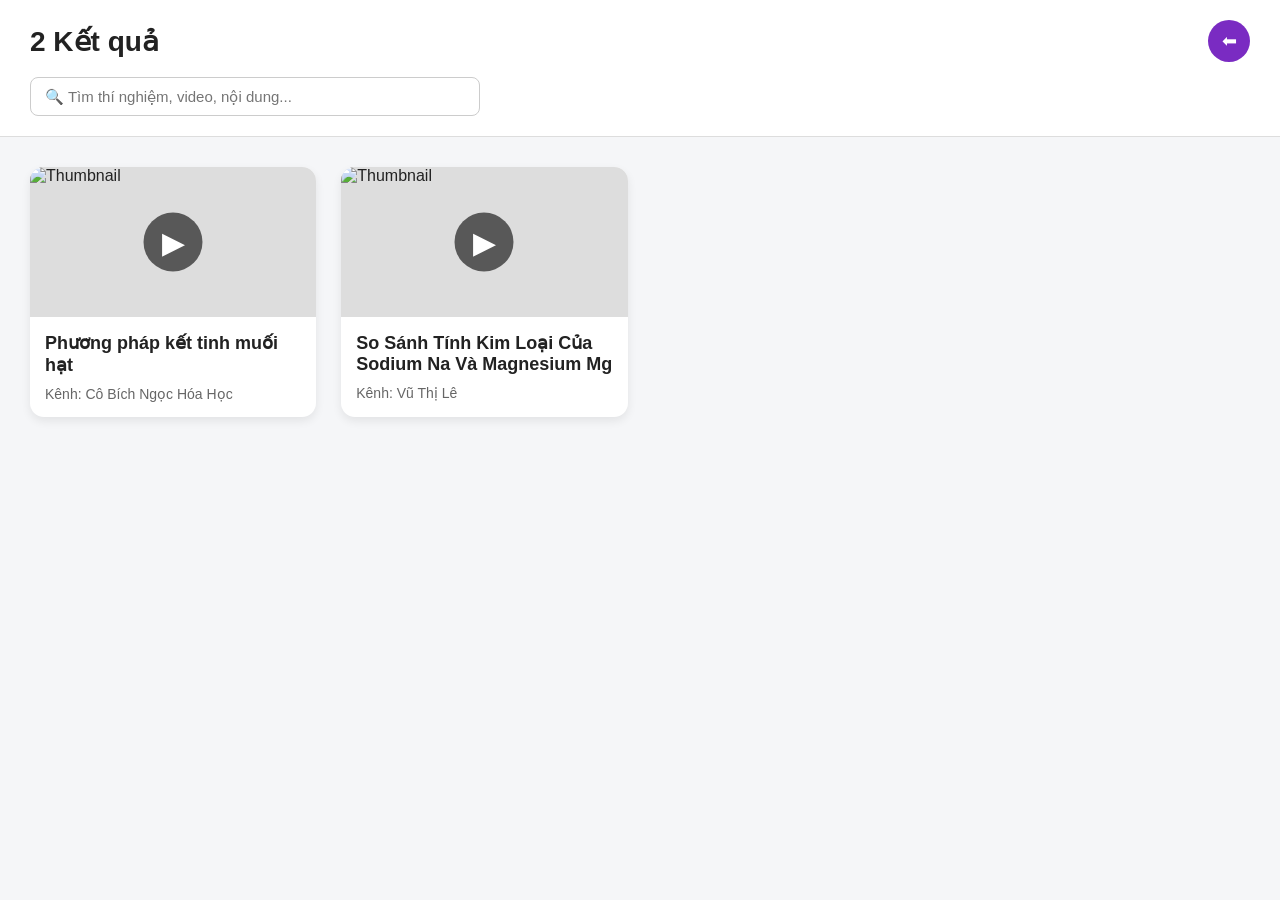
==== lop10.html @ 77faaba7 "Update lop10.html" ====
<!DOCTYPE html>
<html lang="vi">
<head>
    <meta charset="UTF-8">
    <title>Tổng hợp thí nghiệm Hóa 10</title>
    <meta name="viewport" content="width=device-width, initial-scale=1.0">

    <style>
        body { margin:0; font-family: "Segoe UI", Arial, sans-serif; background:#f5f6f8; color:#222; }
        /* ===== HEADER ===== */
        .top { padding:20px 30px; background:white; border-bottom:1px solid #ddd; }
        .top h1 { margin:0; font-size:28px; }
        .top-bar { display:flex; align-items:center; justify-content:space-between; }
        .back-btn { width:42px; height:42px; border-radius:50%; background:#7a2bc2; color:white; text-decoration:none; display:flex; align-items:center; justify-content:center; font-size:18px; transition:0.3s; }
        .back-btn:hover { background:#5a1e96; transform:scale(1.05); }
        .search-box { margin-top:15px; }
        .search-box input { width:100%; max-width:420px; padding:10px 14px; font-size:15px; border-radius:8px; border:1px solid #ccc; outline:none; }
        .search-box input:focus { border-color:#7a2bc2; }

        /* ===== GRID & CARD ===== */
        .container { padding:30px; }
        .grid { display:grid; grid-template-columns: repeat(auto-fill, minmax(260px, 1fr)); gap:25px; }
        .card { background:white; border-radius:14px; overflow:hidden; box-shadow:0 4px 10px rgba(0,0,0,0.08); transition:0.3s; }
        .card:hover { transform:translateY(-5px); }
        .thumb { position:relative; height:150px; background:#ddd; }
        .thumb img { width:100%; height:100%; object-fit:cover; }
        .play-btn { position:absolute; top:50%; left:50%; transform:translate(-50%, -50%); background:rgba(0,0,0,0.6); color:white; font-size:30px; padding:12px 18px; border-radius:50%; text-decoration:none; }
        .card-content { padding:15px; }
        .card-content h3 { margin:0 0 10px; font-size:18px; }
        .channel { color: #666; font-size: 14px; margin: 0; }
    </style>
</head>
<body>

    <div class="top">
        <div class="top-bar">
            <h1><span id="resultCount">0</span> Kết quả</h1>
            <a href="index.html" class="back-btn" title="Quay lại">⬅</a>
        </div>
        <div class="search-box">
            <input type="text" id="searchInput" placeholder="🔍 Tìm thí nghiệm, video, nội dung...">
        </div>
    </div>

    <div class="container">
        <p id="noResultMsg" style="display: none; text-align: center; color: #888; width: 100%;">Không tìm thấy video thí nghiệm nào phù hợp.</p>
        
        <div class="grid" id="videoGrid">
            <div class="card video-card">
                <div class="thumb">
                    <img src="https://img.youtube.com/vi/Wuo8SachZYE/hqdefault.jpg" alt="Thumbnail">
                    <a class="play-btn" href="https://www.youtube.com/watch?v=Wuo8SachZYE" target="_blank">▶</a>
                </div>
                <div class="card-content">
                    <h3>Phương pháp kết tinh muối hạt</h3>
                    <p class="channel">Kênh: Cô Bích Ngọc Hóa Học</p>
                </div>
            </div>

            <div class="card video-card">
                <div class="thumb">
                    <img src="https://img.youtube.com/vi/yvqW3pa8-Jw/hqdefault.jpg" alt="Thumbnail">
                    <a class="play-btn" href="https://www.youtube.com/watch?v=yvqW3pa8-Jw" target="_blank">▶</a>
                </div>
                <div class="card-content">
                    <h3>So Sánh Tính Kim Loại Của Sodium Na Và Magnesium Mg</h3>
                    <p class="channel">Kênh: Vũ Thị Lê</p>
                </div>
            </div>
            
            </div>
    </div>

    <script>
        document.addEventListener("DOMContentLoaded", function () {
            const videos = document.querySelectorAll(".video-card");
            const searchInput = document.getElementById("searchInput");
            const resultCount = document.getElementById("resultCount");
            const noResultMsg = document.getElementById("noResultMsg");

            // Hàm bỏ dấu tiếng Việt để tìm kiếm dễ dàng hơn
            function removeVietnameseTones(str) {
                return str
                    .normalize("NFD")
                    .replace(/[\u0300-\u036f]/g, "")
                    .replace(/đ/g, "d")
                    .replace(/Đ/g, "D")
                    .toLowerCase();
            }

            // Hàm cập nhật số lượng kết quả
            function updateCount() {
                const visibleVideos = Array.from(videos).filter(v => v.style.display !== "none");
                resultCount.textContent = visibleVideos.length;
                
                // Hiển thị thông báo nếu không có kết quả nào
                if (visibleVideos.length === 0) {
                    noResultMsg.style.display = "block";
                } else {
                    noResultMsg.style.display = "none";
                }
            }

            updateCount(); // Đếm số lượng video ngay khi tải trang

            // Lắng nghe sự kiện người dùng gõ phím
            searchInput.addEventListener("input", function () {
                const keyword = removeVietnameseTones(this.value.trim());

                videos.forEach(card => {
                    // Lấy toàn bộ text trong thẻ (bao gồm tiêu đề và tên kênh)
                    const text = removeVietnameseTones(card.innerText);

                    // Nếu text chứa từ khóa -> hiện thẻ, ngược lại -> ẩn
                    if (text.includes(keyword)) {
                        card.style.display = "block";
                    } else {
                        card.style.display = "none";
                    }
                });

                updateCount(); // Cập nhật lại số lượng sau khi lọc
            });
        });
    </script>
</body>
</html>
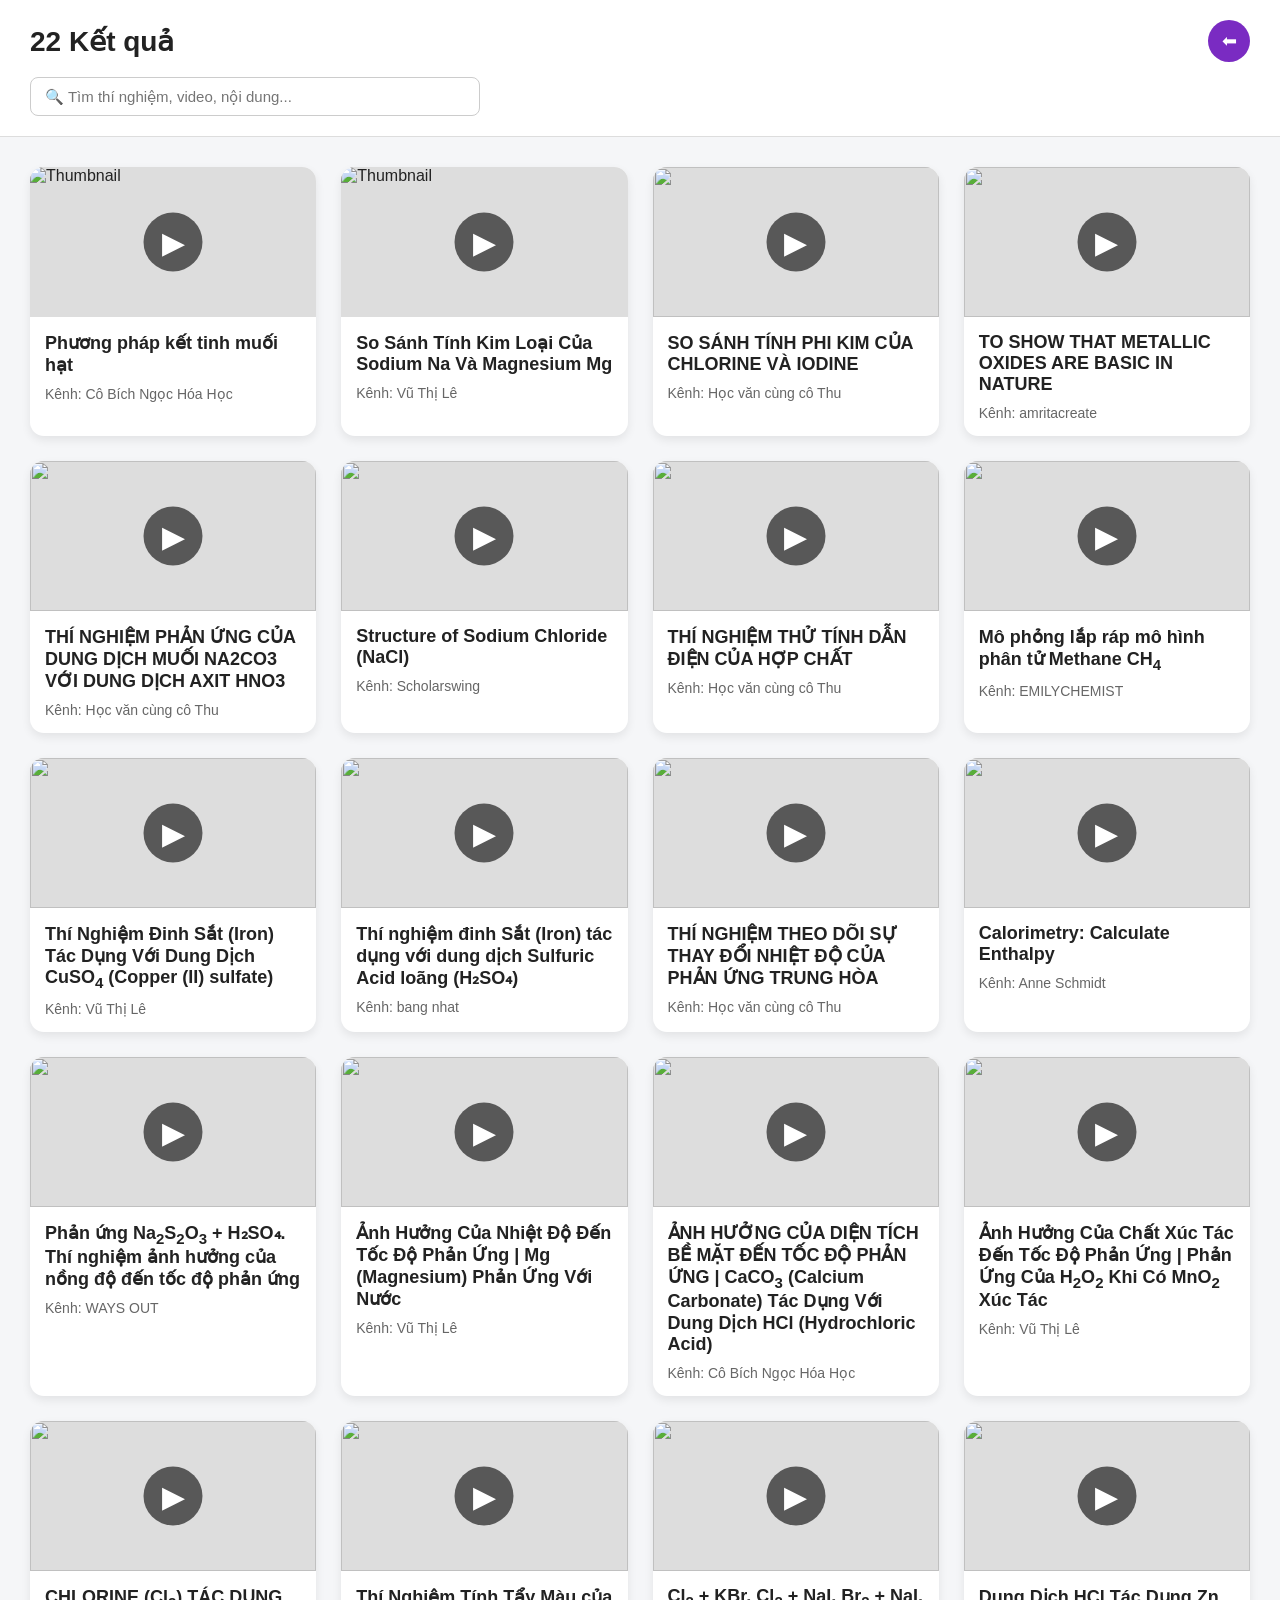
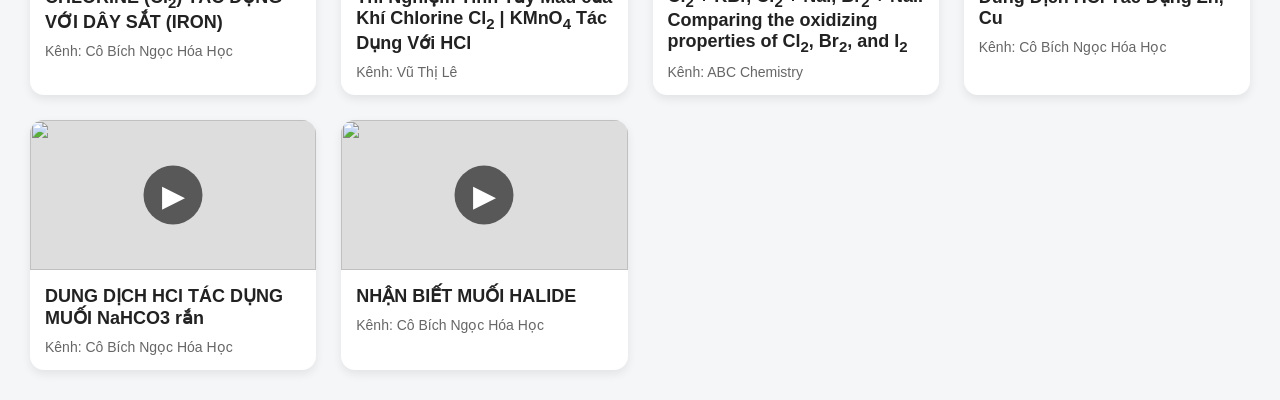
==== commit f4f7da2e: "Update lop10.html" ====
--- a/lop10.html
+++ b/lop10.html
@@ -67,7 +67,246 @@
                     <p class="channel">Kênh: Vũ Thị Lê</p>
                 </div>
             </div>
-            
+            <div class="card video-card">
+    <div class="thumb">
+        <img src="https://img.youtube.com/vi/IsoLGZXwV9A/hqdefault.jpg">
+        <a class="play-btn"
+           href="https://www.youtube.com/watch?v=IsoLGZXwV9A"
+           target="_blank">▶</a>
+    </div>
+    <div class="card-content">
+        <h3>SO SÁNH TÍNH PHI KIM CỦA CHLORINE VÀ IODINE</h3>
+		<p class="channel">Kênh: Học văn cùng cô Thu </p>
+	</div>
+	</div>
+	<div class="card video-card">
+    <div class="thumb">
+        <img src="https://img.youtube.com/vi/qJH3nfVLypU/hqdefault.jpg">
+        <a class="play-btn"
+           href="https://www.youtube.com/watch?v=qJH3nfVLypU"
+           target="_blank">▶</a>
+    </div>
+    <div class="card-content">
+        <h3>TO SHOW THAT METALLIC OXIDES ARE BASIC IN NATURE</h3>
+		<p class="channel">Kênh: amritacreate</p>
+	</div>
+	</div>
+	<div class="card video-card">
+    <div class="thumb">
+        <img src="https://img.youtube.com/vi/P7bI_ZoN9Kw/hqdefault.jpg">
+        <a class="play-btn"
+           href="https://www.youtube.com/watch?v=P7bI_ZoN9Kw"
+           target="_blank">▶</a>
+    </div>
+    <div class="card-content">
+        <h3>THÍ NGHIỆM PHẢN ỨNG CỦA DUNG DỊCH MUỐI NA2CO3 VỚI DUNG DỊCH AXIT HNO3</h3>
+		<p class="channel">Kênh: Học văn cùng cô Thu</p>
+	</div>
+	</div>		
+	<div class="card video-card">
+    <div class="thumb">
+        <img src="https://img.youtube.com/vi/v8g3CK5kke0/hqdefault.jpg">
+        <a class="play-btn"
+           href="https://www.youtube.com/watch?v=v8g3CK5kke0"
+           target="_blank">▶</a>
+    </div>
+    <div class="card-content">
+        <h3>Structure of Sodium Chloride (NaCl)</h3>
+		<p class="channel">Kênh: Scholarswing</p>
+	</div>
+	</div>
+		<div class="card video-card">
+    <div class="thumb">
+        <img src="https://img.youtube.com/vi/cRMZ0HH6R0Q/hqdefault.jpg">
+        <a class="play-btn"
+           href="https://www.youtube.com/watch?v=cRMZ0HH6R0Q"
+           target="_blank">▶</a>
+    </div>
+    <div class="card-content">
+        <h3>THÍ NGHIỆM THỬ TÍNH DẪN ĐIỆN CỦA HỢP CHẤT</h3>
+		<p class="channel">Kênh: Học văn cùng cô Thu</p>
+	</div>
+	</div>
+	<div class="card video-card">
+    <div class="thumb">
+        <img src="https://img.youtube.com/vi/mJqObq4xIDs/hqdefault.jpg">
+        <a class="play-btn"
+           href="https://www.youtube.com/watch?v=mJqObq4xIDs"
+           target="_blank">▶</a>
+    </div>
+    <div class="card-content">
+        <h3>Mô phỏng lắp ráp mô hình phân tử Methane CH<sub>4</sub></h3>
+		<p class="channel">Kênh: EMILYCHEMIST</p>
+	</div>
+	</div>
+		<div class="card video-card">
+    <div class="thumb">
+        <img src="https://img.youtube.com/vi/bV9ntYqngfg/hqdefault.jpg">
+        <a class="play-btn"
+           href="https://www.youtube.com/watch?v=bV9ntYqngfg"
+           target="_blank">▶</a>
+    </div>
+    <div class="card-content">
+        <h3>Thí Nghiệm Đinh Sắt (Iron) Tác Dụng Với Dung Dịch CuSO<sub>4</sub> (Copper (II) sulfate)</h3>
+		<p class="channel">Kênh: Vũ Thị Lê</p>
+	</div>
+	</div>
+			<div class="card video-card">
+    <div class="thumb">
+        <img src="https://img.youtube.com/vi/RYhLr6ZD3lg/hqdefault.jpg">
+        <a class="play-btn"
+           href="https://www.youtube.com/watch?v=RYhLr6ZD3lg"
+           target="_blank">▶</a>
+    </div>
+    <div class="card-content">
+        <h3>Thí nghiệm đinh Sắt (Iron) tác dụng với dung dịch Sulfuric Acid loãng (H₂SO₄) </h3>
+		<p class="channel">Kênh: bang nhat</p>
+	</div>
+	</div>
+			<div class="card video-card">
+    <div class="thumb">
+        <img src="https://img.youtube.com/vi/a21Bby96Vgc/hqdefault.jpg">
+        <a class="play-btn"
+           href="https://www.youtube.com/watch?v=a21Bby96Vgc"
+           target="_blank">▶</a>
+    </div>
+    <div class="card-content">
+        <h3>THÍ NGHIỆM THEO DÕI SỰ THAY ĐỔI NHIỆT ĐỘ CỦA PHẢN ỨNG TRUNG HÒA</h3>
+		<p class="channel">Kênh: Học văn cùng cô Thu</p>
+	</div>
+	</div>
+	<div class="card video-card">
+    <div class="thumb">
+        <img src="https://img.youtube.com/vi/EWb5q8Bl39A/hqdefault.jpg">
+        <a class="play-btn"
+           href="https://www.youtube.com/watch?v=EWb5q8Bl39A"
+           target="_blank">▶</a>
+    </div>
+    <div class="card-content">
+        <h3> Calorimetry: Calculate Enthalpy</h3>
+		<p class="channel">Kênh: Anne Schmidt</p>
+	</div>
+	</div>
+	<div class="card video-card">
+    <div class="thumb">
+        <img src="https://img.youtube.com/vi/lQpC_z11_4Y/hqdefault.jpg">
+        <a class="play-btn"
+           href="https://www.youtube.com/watch?v=lQpC_z11_4Y"
+           target="_blank">▶</a>
+    </div>
+    <div class="card-content">
+        <h3> Phản ứng Na<sub>2</sub>S<sub>2</sub>O<sub>3</sub> + H₂SO₄. Thí nghiệm ảnh hưởng của nồng độ đến tốc độ phản ứng</h3>
+		<p class="channel">Kênh: WAYS OUT</p>
+	</div>
+	</div>
+		<div class="card video-card">
+    <div class="thumb">
+        <img src="https://img.youtube.com/vi/SITu7XjGkAE/hqdefault.jpg">
+        <a class="play-btn"
+           href="https://www.youtube.com/watch?v=SITu7XjGkAE"
+           target="_blank">▶</a>
+    </div>
+    <div class="card-content">
+        <h3> Ảnh Hưởng Của Nhiệt Độ Đến Tốc Độ Phản Ứng | Mg (Magnesium) Phản Ứng Với Nước</h3>
+		<p class="channel">Kênh: Vũ Thị Lê</p>
+	</div>
+	</div>
+		<div class="card video-card">
+    <div class="thumb">
+        <img src="https://img.youtube.com/vi/hf9eyJgqilA/hqdefault.jpg">
+        <a class="play-btn"
+           href="https://www.youtube.com/watch?v=hf9eyJgqilA"
+           target="_blank">▶</a>
+    </div>
+    <div class="card-content">
+        <h3> ẢNH HƯỞNG CỦA DIỆN TÍCH BỀ MẶT ĐẾN TỐC ĐỘ PHẢN ỨNG | CaCO<sub>3</sub> (Calcium Carbonate) Tác Dụng Với Dung Dịch HCl (Hydrochloric Acid)</h3>
+		<p class="channel">Kênh: Cô Bích Ngọc Hóa Học </p>
+	</div>
+	</div>
+		<div class="card video-card">
+    <div class="thumb">
+        <img src="https://img.youtube.com/vi/LJXTOaeljeI/hqdefault.jpg">
+        <a class="play-btn"
+           href="https://www.youtube.com/watch?v=LJXTOaeljeI"
+           target="_blank">▶</a>
+    </div>
+    <div class="card-content">
+        <h3> Ảnh Hưởng Của Chất Xúc Tác Đến Tốc Độ Phản Ứng | Phản Ứng Của H<sub>2</sub>O<sub>2</sub> Khi Có MnO<sub>2</sub> Xúc Tác</h3>
+		<p class="channel">Kênh: Vũ Thị Lê </p>
+	</div>
+	</div>
+		<div class="card video-card">
+    <div class="thumb">
+        <img src="https://img.youtube.com/vi/3xV_mYC5oFQ/hqdefault.jpg">
+        <a class="play-btn"
+           href="https://www.youtube.com/watch?v=3xV_mYC5oFQ"
+           target="_blank">▶</a>
+    </div>
+    <div class="card-content">
+        <h3>CHLORINE (Cl<sub>2</sub>) TÁC DỤNG VỚI DÂY SẮT (IRON)</h3>
+		<p class="channel">Kênh: Cô Bích Ngọc Hóa Học </p>
+	</div>
+	</div>
+	<div class="card video-card">
+    <div class="thumb">
+        <img src="https://img.youtube.com/vi/qpL4KsnbAQ4/hqdefault.jpg">
+        <a class="play-btn"
+           href="https://www.youtube.com/watch?v=qpL4KsnbAQ4"
+           target="_blank">▶</a>
+    </div>
+    <div class="card-content">
+        <h3>Thí Nghiệm Tính Tẩy Màu của Khí Chlorine Cl<sub>2</sub> | KMnO<sub>4</sub> Tác Dụng Với HCl</h3>
+		<p class="channel">Kênh: Vũ Thị Lê </p>
+	</div>
+	</div>
+	<div class="card video-card">
+    <div class="thumb">
+        <img src="https://img.youtube.com/vi/kksVWwZ3Y14/hqdefault.jpg">
+        <a class="play-btn"
+           href="https://www.youtube.com/watch?v=kksVWwZ3Y14"
+           target="_blank">▶</a>
+    </div>
+    <div class="card-content">
+        <h3>Cl<sub>2</sub> + KBr, Cl<sub>2</sub> + NaI, Br<sub>2</sub> + NaI. Comparing the oxidizing properties of Cl<sub>2</sub>, Br<sub>2</sub>, and I<sub>2</sub></h3>
+		<p class="channel">Kênh: ABC Chemistry </p>
+	</div>
+	</div>
+		<div class="card video-card">
+    <div class="thumb">
+        <img src="https://img.youtube.com/vi/_XENzHwsaww/hqdefault.jpg">
+        <a class="play-btn"
+           href="https://www.youtube.com/watch?v=_XENzHwsaww"
+           target="_blank">▶</a>
+    </div>
+    <div class="card-content">
+        <h3>Dung Dịch HCl Tác Dụng Zn, Cu</h3>
+		<p class="channel">Kênh: Cô Bích Ngọc Hóa Học </p>
+	</div>
+	</div>
+			<div class="card video-card">
+    <div class="thumb">
+        <img src="https://img.youtube.com/vi/XYXcd3UMNIU/hqdefault.jpg">
+        <a class="play-btn"
+           href="https://www.youtube.com/watch?v=XYXcd3UMNIU"
+           target="_blank">▶</a>
+    </div>
+    <div class="card-content">
+        <h3>DUNG DỊCH HCl TÁC DỤNG MUỐI NaHCO3 rắn</h3>
+		<p class="channel">Kênh: Cô Bích Ngọc Hóa Học </p>
+	</div>
+	</div>
+				<div class="card video-card">
+    <div class="thumb">
+        <img src="https://img.youtube.com/vi/GDuG2OaW0oM/hqdefault.jpg">
+        <a class="play-btn"
+           href="https://www.youtube.com/watch?v=GDuG2OaW0oM"
+           target="_blank">▶</a>
+    </div>
+    <div class="card-content">
+        <h3>NHẬN BIẾT MUỐI HALIDE</h3>
+		<p class="channel">Kênh: Cô Bích Ngọc Hóa Học </p>
+	</div>
+	</div>
             </div>
     </div>
 
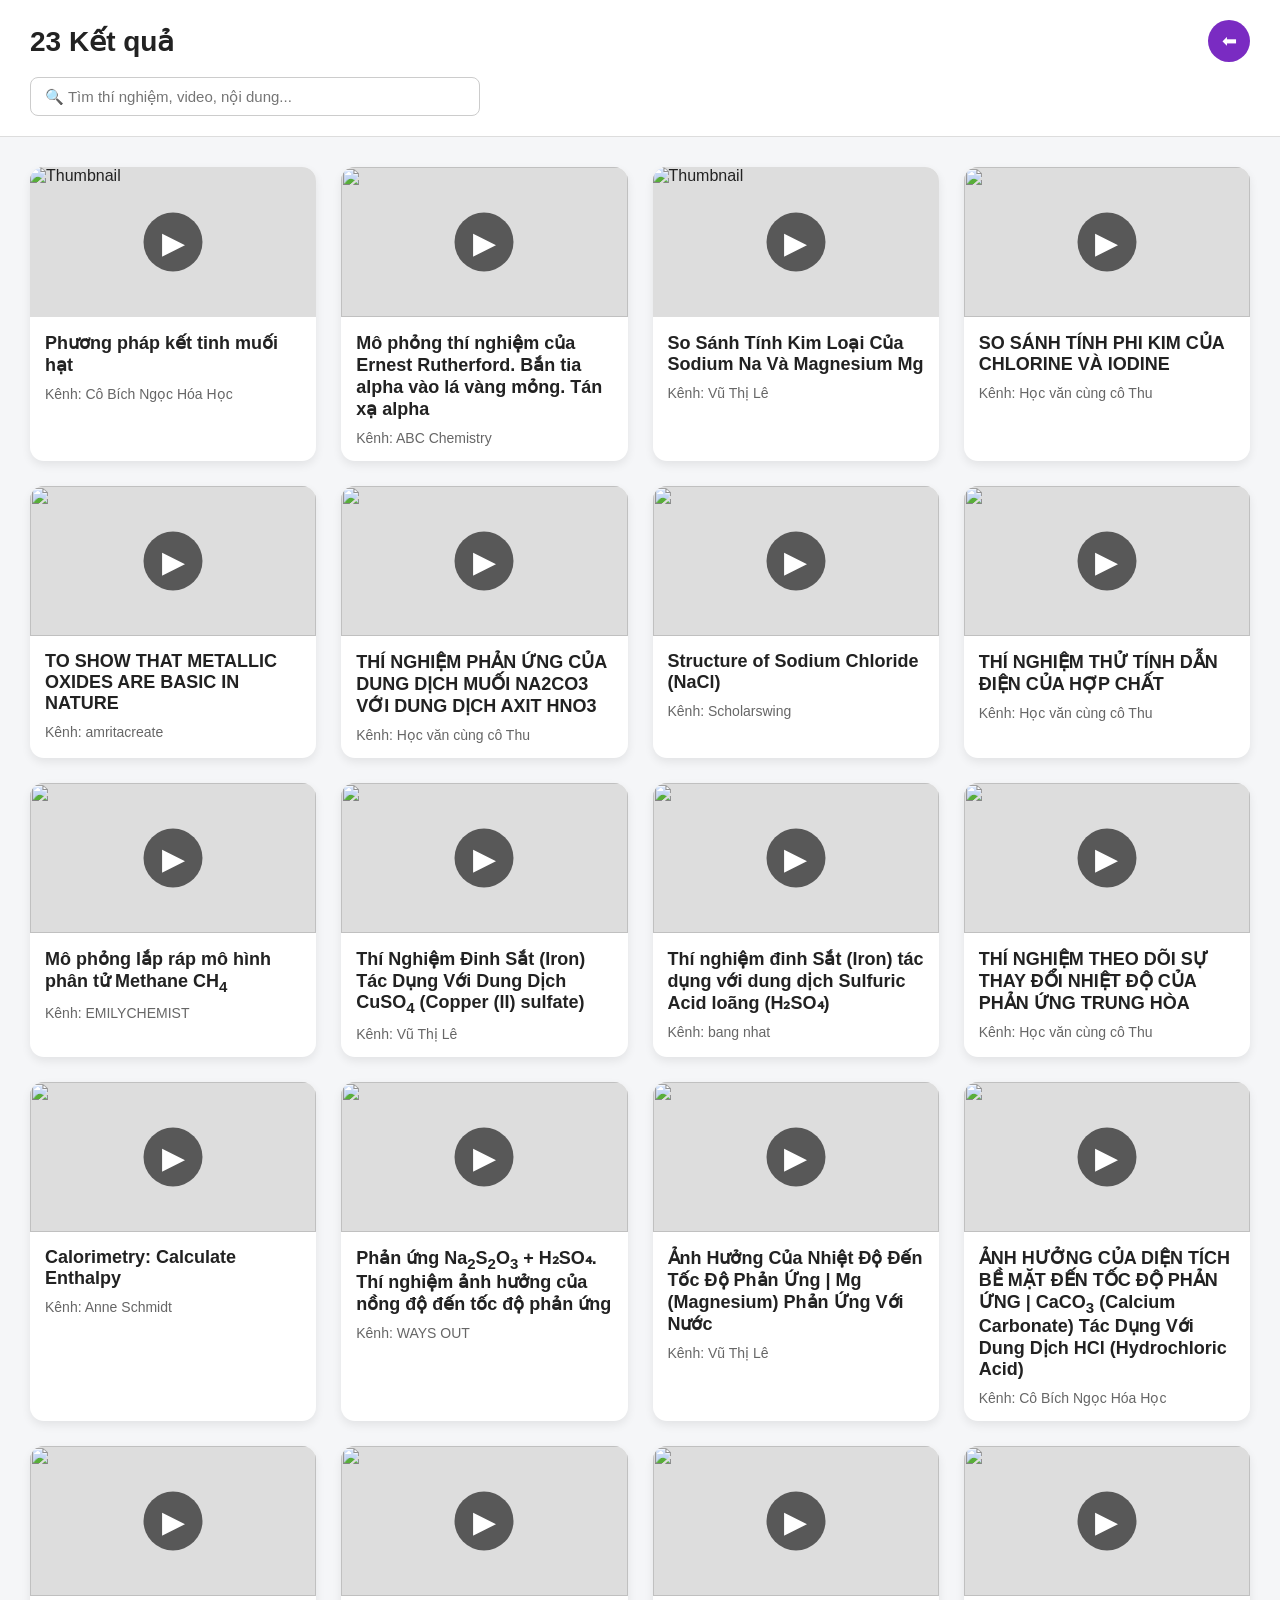
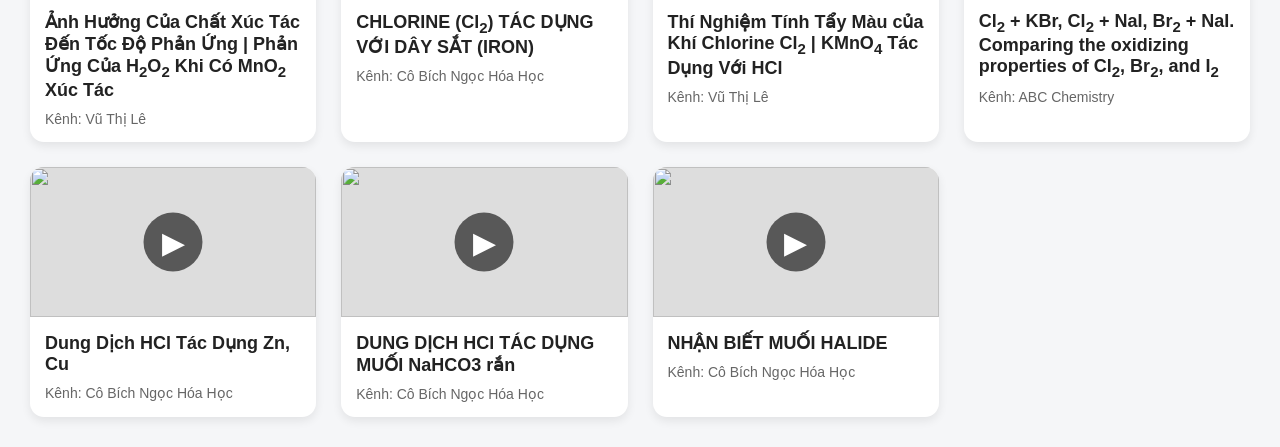
==== commit 6b8d3f94: "Update lop10.html" ====
--- a/lop10.html
+++ b/lop10.html
@@ -56,7 +56,18 @@
                     <p class="channel">Kênh: Cô Bích Ngọc Hóa Học</p>
                 </div>
             </div>
-
+<div class="card video-card">
+    <div class="thumb">
+        <img src="https://img.youtube.com/vi/JSt808aOVRM/hqdefault.jpg">
+        <a class="play-btn"
+           href="https://www.youtube.com/watch?v=JSt808aOVRM"
+           target="_blank">▶</a>
+    </div>
+    <div class="card-content">
+        <h3>Mô phỏng thí nghiệm của Ernest Rutherford. Bắn tia alpha vào lá vàng mỏng. Tán xạ alpha</h3>
+		<p class="channel">Kênh: ABC Chemistry </p>
+	</div>
+	</div>
             <div class="card video-card">
                 <div class="thumb">
                     <img src="https://img.youtube.com/vi/yvqW3pa8-Jw/hqdefault.jpg" alt="Thumbnail">
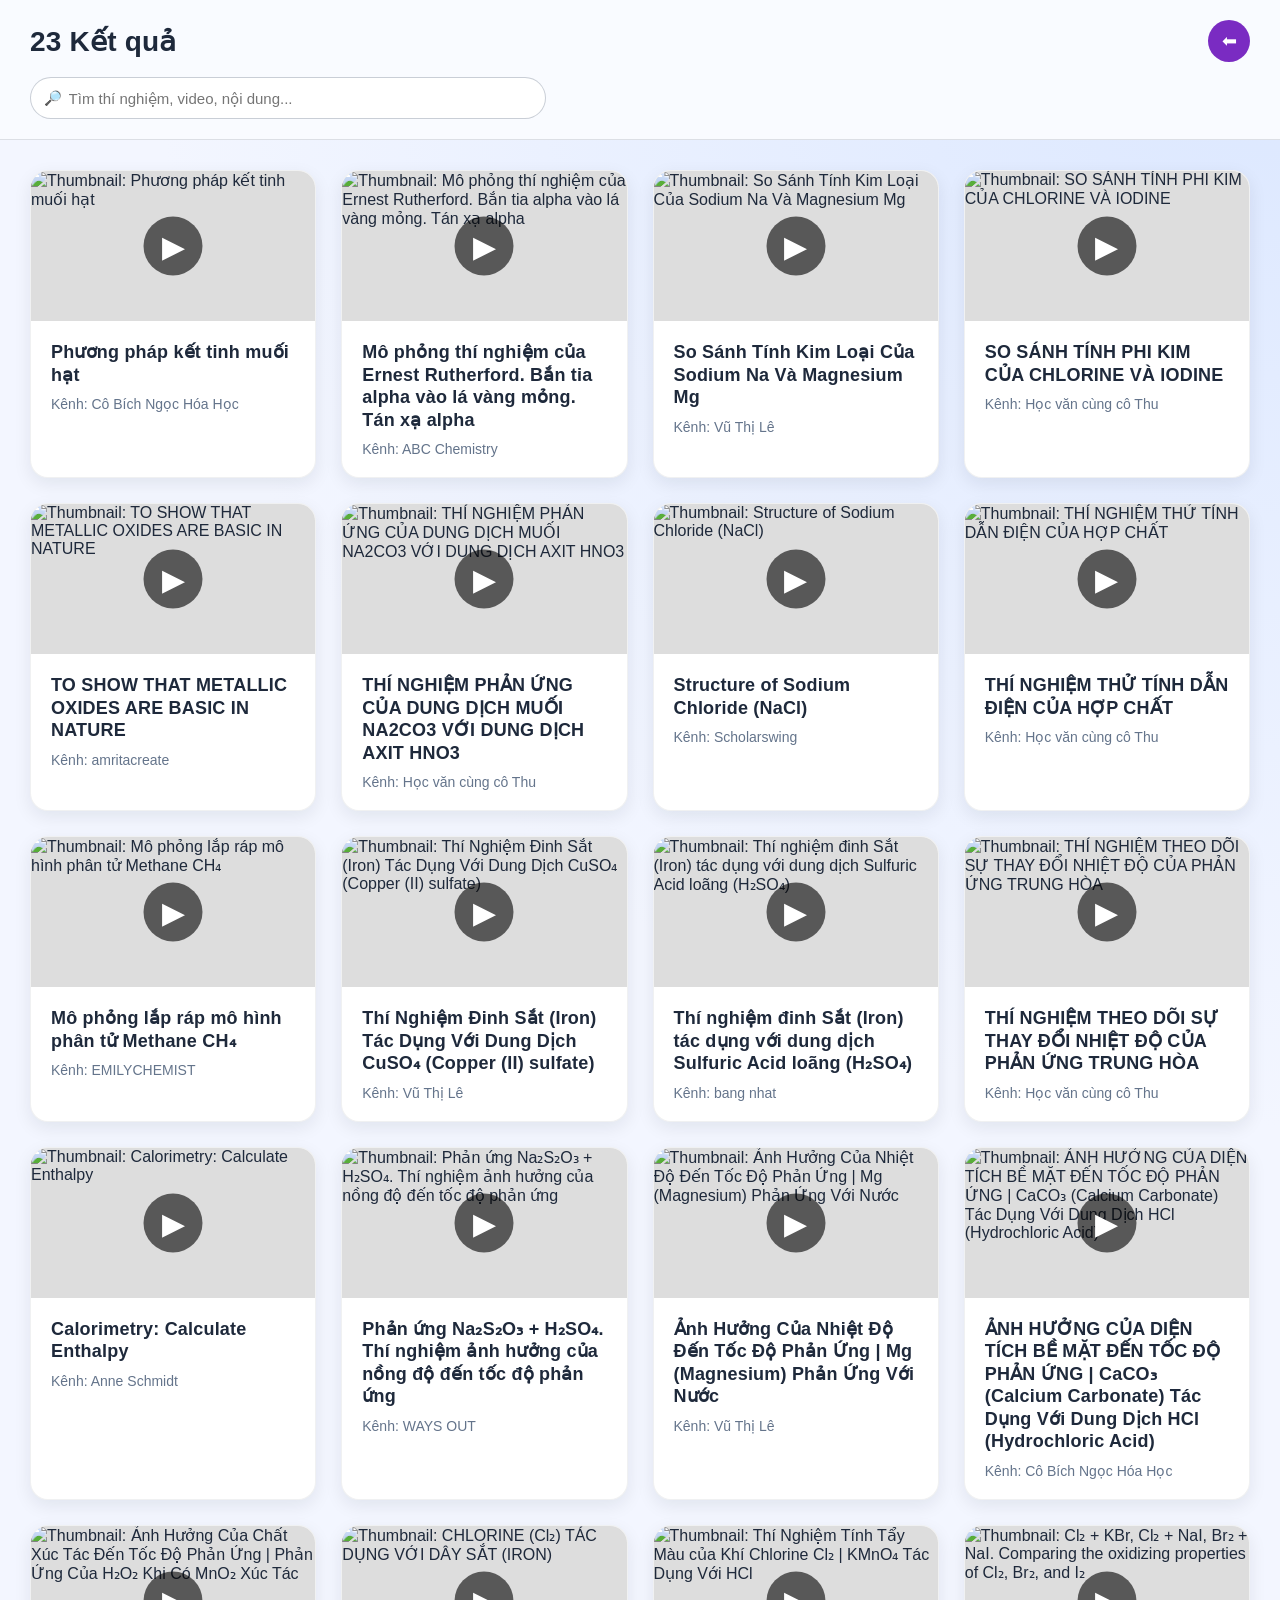
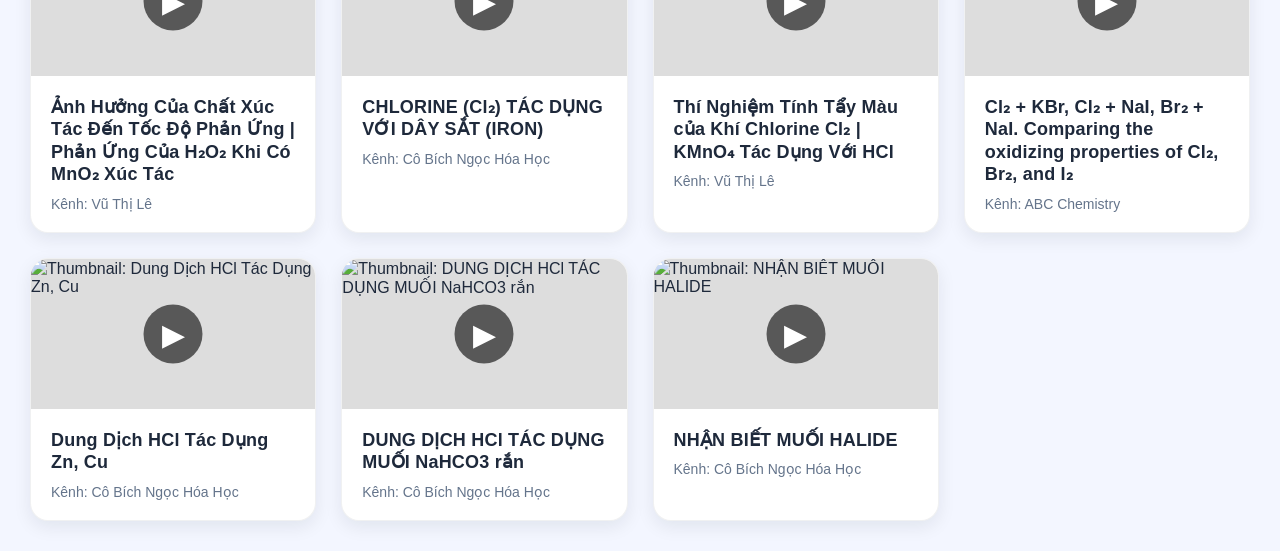
==== commit eb189284: "feat(migration): move lop10 to experiment repository" ====
--- a/lop10.html
+++ b/lop10.html
@@ -29,6 +29,7 @@
         .card-content h3 { margin:0 0 10px; font-size:18px; }
         .channel { color: #666; font-size: 14px; margin: 0; }
     </style>
+    <link rel="stylesheet" href="ui-system.css">
 </head>
 <body>
 
@@ -45,333 +46,165 @@
     <div class="container">
         <p id="noResultMsg" style="display: none; text-align: center; color: #888; width: 100%;">Không tìm thấy video thí nghiệm nào phù hợp.</p>
         
-        <div class="grid" id="videoGrid">
-            <div class="card video-card">
-                <div class="thumb">
-                    <img src="https://img.youtube.com/vi/Wuo8SachZYE/hqdefault.jpg" alt="Thumbnail">
-                    <a class="play-btn" href="https://www.youtube.com/watch?v=Wuo8SachZYE" target="_blank">▶</a>
-                </div>
-                <div class="card-content">
-                    <h3>Phương pháp kết tinh muối hạt</h3>
-                    <p class="channel">Kênh: Cô Bích Ngọc Hóa Học</p>
-                </div>
+        <div class="grid" id="videoGrid">
             </div>
-<div class="card video-card">
-    <div class="thumb">
-        <img src="https://img.youtube.com/vi/JSt808aOVRM/hqdefault.jpg">
-        <a class="play-btn"
-           href="https://www.youtube.com/watch?v=JSt808aOVRM"
-           target="_blank">▶</a>
-    </div>
-    <div class="card-content">
-        <h3>Mô phỏng thí nghiệm của Ernest Rutherford. Bắn tia alpha vào lá vàng mỏng. Tán xạ alpha</h3>
-		<p class="channel">Kênh: ABC Chemistry </p>
-	</div>
-	</div>
-            <div class="card video-card">
-                <div class="thumb">
-                    <img src="https://img.youtube.com/vi/yvqW3pa8-Jw/hqdefault.jpg" alt="Thumbnail">
-                    <a class="play-btn" href="https://www.youtube.com/watch?v=yvqW3pa8-Jw" target="_blank">▶</a>
-                </div>
-                <div class="card-content">
-                    <h3>So Sánh Tính Kim Loại Của Sodium Na Và Magnesium Mg</h3>
-                    <p class="channel">Kênh: Vũ Thị Lê</p>
-                </div>
-            </div>
-            <div class="card video-card">
-    <div class="thumb">
-        <img src="https://img.youtube.com/vi/IsoLGZXwV9A/hqdefault.jpg">
-        <a class="play-btn"
-           href="https://www.youtube.com/watch?v=IsoLGZXwV9A"
-           target="_blank">▶</a>
-    </div>
-    <div class="card-content">
-        <h3>SO SÁNH TÍNH PHI KIM CỦA CHLORINE VÀ IODINE</h3>
-		<p class="channel">Kênh: Học văn cùng cô Thu </p>
-	</div>
-	</div>
-	<div class="card video-card">
-    <div class="thumb">
-        <img src="https://img.youtube.com/vi/qJH3nfVLypU/hqdefault.jpg">
-        <a class="play-btn"
-           href="https://www.youtube.com/watch?v=qJH3nfVLypU"
-           target="_blank">▶</a>
-    </div>
-    <div class="card-content">
-        <h3>TO SHOW THAT METALLIC OXIDES ARE BASIC IN NATURE</h3>
-		<p class="channel">Kênh: amritacreate</p>
-	</div>
-	</div>
-	<div class="card video-card">
-    <div class="thumb">
-        <img src="https://img.youtube.com/vi/P7bI_ZoN9Kw/hqdefault.jpg">
-        <a class="play-btn"
-           href="https://www.youtube.com/watch?v=P7bI_ZoN9Kw"
-           target="_blank">▶</a>
-    </div>
-    <div class="card-content">
-        <h3>THÍ NGHIỆM PHẢN ỨNG CỦA DUNG DỊCH MUỐI NA2CO3 VỚI DUNG DỊCH AXIT HNO3</h3>
-		<p class="channel">Kênh: Học văn cùng cô Thu</p>
-	</div>
-	</div>		
-	<div class="card video-card">
-    <div class="thumb">
-        <img src="https://img.youtube.com/vi/v8g3CK5kke0/hqdefault.jpg">
-        <a class="play-btn"
-           href="https://www.youtube.com/watch?v=v8g3CK5kke0"
-           target="_blank">▶</a>
-    </div>
-    <div class="card-content">
-        <h3>Structure of Sodium Chloride (NaCl)</h3>
-		<p class="channel">Kênh: Scholarswing</p>
-	</div>
-	</div>
-		<div class="card video-card">
-    <div class="thumb">
-        <img src="https://img.youtube.com/vi/cRMZ0HH6R0Q/hqdefault.jpg">
-        <a class="play-btn"
-           href="https://www.youtube.com/watch?v=cRMZ0HH6R0Q"
-           target="_blank">▶</a>
-    </div>
-    <div class="card-content">
-        <h3>THÍ NGHIỆM THỬ TÍNH DẪN ĐIỆN CỦA HỢP CHẤT</h3>
-		<p class="channel">Kênh: Học văn cùng cô Thu</p>
-	</div>
-	</div>
-	<div class="card video-card">
-    <div class="thumb">
-        <img src="https://img.youtube.com/vi/mJqObq4xIDs/hqdefault.jpg">
-        <a class="play-btn"
-           href="https://www.youtube.com/watch?v=mJqObq4xIDs"
-           target="_blank">▶</a>
-    </div>
-    <div class="card-content">
-        <h3>Mô phỏng lắp ráp mô hình phân tử Methane CH<sub>4</sub></h3>
-		<p class="channel">Kênh: EMILYCHEMIST</p>
-	</div>
-	</div>
-		<div class="card video-card">
-    <div class="thumb">
-        <img src="https://img.youtube.com/vi/bV9ntYqngfg/hqdefault.jpg">
-        <a class="play-btn"
-           href="https://www.youtube.com/watch?v=bV9ntYqngfg"
-           target="_blank">▶</a>
-    </div>
-    <div class="card-content">
-        <h3>Thí Nghiệm Đinh Sắt (Iron) Tác Dụng Với Dung Dịch CuSO<sub>4</sub> (Copper (II) sulfate)</h3>
-		<p class="channel">Kênh: Vũ Thị Lê</p>
-	</div>
-	</div>
-			<div class="card video-card">
-    <div class="thumb">
-        <img src="https://img.youtube.com/vi/RYhLr6ZD3lg/hqdefault.jpg">
-        <a class="play-btn"
-           href="https://www.youtube.com/watch?v=RYhLr6ZD3lg"
-           target="_blank">▶</a>
-    </div>
-    <div class="card-content">
-        <h3>Thí nghiệm đinh Sắt (Iron) tác dụng với dung dịch Sulfuric Acid loãng (H₂SO₄) </h3>
-		<p class="channel">Kênh: bang nhat</p>
-	</div>
-	</div>
-			<div class="card video-card">
-    <div class="thumb">
-        <img src="https://img.youtube.com/vi/a21Bby96Vgc/hqdefault.jpg">
-        <a class="play-btn"
-           href="https://www.youtube.com/watch?v=a21Bby96Vgc"
-           target="_blank">▶</a>
-    </div>
-    <div class="card-content">
-        <h3>THÍ NGHIỆM THEO DÕI SỰ THAY ĐỔI NHIỆT ĐỘ CỦA PHẢN ỨNG TRUNG HÒA</h3>
-		<p class="channel">Kênh: Học văn cùng cô Thu</p>
-	</div>
-	</div>
-	<div class="card video-card">
-    <div class="thumb">
-        <img src="https://img.youtube.com/vi/EWb5q8Bl39A/hqdefault.jpg">
-        <a class="play-btn"
-           href="https://www.youtube.com/watch?v=EWb5q8Bl39A"
-           target="_blank">▶</a>
-    </div>
-    <div class="card-content">
-        <h3> Calorimetry: Calculate Enthalpy</h3>
-		<p class="channel">Kênh: Anne Schmidt</p>
-	</div>
-	</div>
-	<div class="card video-card">
-    <div class="thumb">
-        <img src="https://img.youtube.com/vi/lQpC_z11_4Y/hqdefault.jpg">
-        <a class="play-btn"
-           href="https://www.youtube.com/watch?v=lQpC_z11_4Y"
-           target="_blank">▶</a>
-    </div>
-    <div class="card-content">
-        <h3> Phản ứng Na<sub>2</sub>S<sub>2</sub>O<sub>3</sub> + H₂SO₄. Thí nghiệm ảnh hưởng của nồng độ đến tốc độ phản ứng</h3>
-		<p class="channel">Kênh: WAYS OUT</p>
-	</div>
-	</div>
-		<div class="card video-card">
-    <div class="thumb">
-        <img src="https://img.youtube.com/vi/SITu7XjGkAE/hqdefault.jpg">
-        <a class="play-btn"
-           href="https://www.youtube.com/watch?v=SITu7XjGkAE"
-           target="_blank">▶</a>
-    </div>
-    <div class="card-content">
-        <h3> Ảnh Hưởng Của Nhiệt Độ Đến Tốc Độ Phản Ứng | Mg (Magnesium) Phản Ứng Với Nước</h3>
-		<p class="channel">Kênh: Vũ Thị Lê</p>
-	</div>
-	</div>
-		<div class="card video-card">
-    <div class="thumb">
-        <img src="https://img.youtube.com/vi/hf9eyJgqilA/hqdefault.jpg">
-        <a class="play-btn"
-           href="https://www.youtube.com/watch?v=hf9eyJgqilA"
-           target="_blank">▶</a>
-    </div>
-    <div class="card-content">
-        <h3> ẢNH HƯỞNG CỦA DIỆN TÍCH BỀ MẶT ĐẾN TỐC ĐỘ PHẢN ỨNG | CaCO<sub>3</sub> (Calcium Carbonate) Tác Dụng Với Dung Dịch HCl (Hydrochloric Acid)</h3>
-		<p class="channel">Kênh: Cô Bích Ngọc Hóa Học </p>
-	</div>
-	</div>
-		<div class="card video-card">
-    <div class="thumb">
-        <img src="https://img.youtube.com/vi/LJXTOaeljeI/hqdefault.jpg">
-        <a class="play-btn"
-           href="https://www.youtube.com/watch?v=LJXTOaeljeI"
-           target="_blank">▶</a>
-    </div>
-    <div class="card-content">
-        <h3> Ảnh Hưởng Của Chất Xúc Tác Đến Tốc Độ Phản Ứng | Phản Ứng Của H<sub>2</sub>O<sub>2</sub> Khi Có MnO<sub>2</sub> Xúc Tác</h3>
-		<p class="channel">Kênh: Vũ Thị Lê </p>
-	</div>
-	</div>
-		<div class="card video-card">
-    <div class="thumb">
-        <img src="https://img.youtube.com/vi/3xV_mYC5oFQ/hqdefault.jpg">
-        <a class="play-btn"
-           href="https://www.youtube.com/watch?v=3xV_mYC5oFQ"
-           target="_blank">▶</a>
-    </div>
-    <div class="card-content">
-        <h3>CHLORINE (Cl<sub>2</sub>) TÁC DỤNG VỚI DÂY SẮT (IRON)</h3>
-		<p class="channel">Kênh: Cô Bích Ngọc Hóa Học </p>
-	</div>
-	</div>
-	<div class="card video-card">
-    <div class="thumb">
-        <img src="https://img.youtube.com/vi/qpL4KsnbAQ4/hqdefault.jpg">
-        <a class="play-btn"
-           href="https://www.youtube.com/watch?v=qpL4KsnbAQ4"
-           target="_blank">▶</a>
-    </div>
-    <div class="card-content">
-        <h3>Thí Nghiệm Tính Tẩy Màu của Khí Chlorine Cl<sub>2</sub> | KMnO<sub>4</sub> Tác Dụng Với HCl</h3>
-		<p class="channel">Kênh: Vũ Thị Lê </p>
-	</div>
-	</div>
-	<div class="card video-card">
-    <div class="thumb">
-        <img src="https://img.youtube.com/vi/kksVWwZ3Y14/hqdefault.jpg">
-        <a class="play-btn"
-           href="https://www.youtube.com/watch?v=kksVWwZ3Y14"
-           target="_blank">▶</a>
-    </div>
-    <div class="card-content">
-        <h3>Cl<sub>2</sub> + KBr, Cl<sub>2</sub> + NaI, Br<sub>2</sub> + NaI. Comparing the oxidizing properties of Cl<sub>2</sub>, Br<sub>2</sub>, and I<sub>2</sub></h3>
-		<p class="channel">Kênh: ABC Chemistry </p>
-	</div>
-	</div>
-		<div class="card video-card">
-    <div class="thumb">
-        <img src="https://img.youtube.com/vi/_XENzHwsaww/hqdefault.jpg">
-        <a class="play-btn"
-           href="https://www.youtube.com/watch?v=_XENzHwsaww"
-           target="_blank">▶</a>
-    </div>
-    <div class="card-content">
-        <h3>Dung Dịch HCl Tác Dụng Zn, Cu</h3>
-		<p class="channel">Kênh: Cô Bích Ngọc Hóa Học </p>
-	</div>
-	</div>
-			<div class="card video-card">
-    <div class="thumb">
-        <img src="https://img.youtube.com/vi/XYXcd3UMNIU/hqdefault.jpg">
-        <a class="play-btn"
-           href="https://www.youtube.com/watch?v=XYXcd3UMNIU"
-           target="_blank">▶</a>
-    </div>
-    <div class="card-content">
-        <h3>DUNG DỊCH HCl TÁC DỤNG MUỐI NaHCO3 rắn</h3>
-		<p class="channel">Kênh: Cô Bích Ngọc Hóa Học </p>
-	</div>
-	</div>
-				<div class="card video-card">
-    <div class="thumb">
-        <img src="https://img.youtube.com/vi/GDuG2OaW0oM/hqdefault.jpg">
-        <a class="play-btn"
-           href="https://www.youtube.com/watch?v=GDuG2OaW0oM"
-           target="_blank">▶</a>
-    </div>
-    <div class="card-content">
-        <h3>NHẬN BIẾT MUỐI HALIDE</h3>
-		<p class="channel">Kênh: Cô Bích Ngọc Hóa Học </p>
-	</div>
-	</div>
-            </div>
-    </div>
-
-    <script>
-        document.addEventListener("DOMContentLoaded", function () {
-            const videos = document.querySelectorAll(".video-card");
-            const searchInput = document.getElementById("searchInput");
-            const resultCount = document.getElementById("resultCount");
-            const noResultMsg = document.getElementById("noResultMsg");
-
-            // Hàm bỏ dấu tiếng Việt để tìm kiếm dễ dàng hơn
-            function removeVietnameseTones(str) {
-                return str
-                    .normalize("NFD")
-                    .replace(/[\u0300-\u036f]/g, "")
-                    .replace(/đ/g, "d")
-                    .replace(/Đ/g, "D")
-                    .toLowerCase();
-            }
-
-            // Hàm cập nhật số lượng kết quả
-            function updateCount() {
-                const visibleVideos = Array.from(videos).filter(v => v.style.display !== "none");
-                resultCount.textContent = visibleVideos.length;
-                
-                // Hiển thị thông báo nếu không có kết quả nào
-                if (visibleVideos.length === 0) {
-                    noResultMsg.style.display = "block";
-                } else {
-                    noResultMsg.style.display = "none";
-                }
-            }
-
-            updateCount(); // Đếm số lượng video ngay khi tải trang
-
-            // Lắng nghe sự kiện người dùng gõ phím
-            searchInput.addEventListener("input", function () {
-                const keyword = removeVietnameseTones(this.value.trim());
-
-                videos.forEach(card => {
-                    // Lấy toàn bộ text trong thẻ (bao gồm tiêu đề và tên kênh)
-                    const text = removeVietnameseTones(card.innerText);
-
-                    // Nếu text chứa từ khóa -> hiện thẻ, ngược lại -> ẩn
-                    if (text.includes(keyword)) {
-                        card.style.display = "block";
-                    } else {
-                        card.style.display = "none";
-                    }
-                });
-
-                updateCount(); // Cập nhật lại số lượng sau khi lọc
-            });
-        });
+
+    <script type="module">
+        import * as repository from "./experiment-repository.js";
+        import { renderLoading, renderError } from "./components/ui.js";
+
+        const LEGACY_BASELINE = [{"youtubeId":"Wuo8SachZYE","titleMarkup":"Phương pháp kết tinh muối hạt","channel":"Kênh: Cô Bích Ngọc Hóa Học"},{"youtubeId":"JSt808aOVRM","titleMarkup":"Mô phỏng thí nghiệm của Ernest Rutherford. Bắn tia alpha vào lá vàng mỏng. Tán xạ alpha","channel":"Kênh: ABC Chemistry"},{"youtubeId":"yvqW3pa8-Jw","titleMarkup":"So Sánh Tính Kim Loại Của Sodium Na Và Magnesium Mg","channel":"Kênh: Vũ Thị Lê"},{"youtubeId":"IsoLGZXwV9A","titleMarkup":"SO SÁNH TÍNH PHI KIM CỦA CHLORINE VÀ IODINE","channel":"Kênh: Học văn cùng cô Thu"},{"youtubeId":"qJH3nfVLypU","titleMarkup":"TO SHOW THAT METALLIC OXIDES ARE BASIC IN NATURE","channel":"Kênh: amritacreate"},{"youtubeId":"P7bI_ZoN9Kw","titleMarkup":"THÍ NGHIỆM PHẢN ỨNG CỦA DUNG DỊCH MUỐI NA2CO3 VỚI DUNG DỊCH AXIT HNO3","channel":"Kênh: Học văn cùng cô Thu"},{"youtubeId":"v8g3CK5kke0","titleMarkup":"Structure of Sodium Chloride (NaCl)","channel":"Kênh: Scholarswing"},{"youtubeId":"cRMZ0HH6R0Q","titleMarkup":"THÍ NGHIỆM THỬ TÍNH DẪN ĐIỆN CỦA HỢP CHẤT","channel":"Kênh: Học văn cùng cô Thu"},{"youtubeId":"mJqObq4xIDs","titleMarkup":"Mô phỏng lắp ráp mô hình phân tử Methane CH<sub>4</sub>","channel":"Kênh: EMILYCHEMIST"},{"youtubeId":"bV9ntYqngfg","titleMarkup":"Thí Nghiệm Đinh Sắt (Iron) Tác Dụng Với Dung Dịch CuSO<sub>4</sub> (Copper (II) sulfate)","channel":"Kênh: Vũ Thị Lê"},{"youtubeId":"RYhLr6ZD3lg","titleMarkup":"Thí nghiệm đinh Sắt (Iron) tác dụng với dung dịch Sulfuric Acid loãng (H₂SO₄) ","channel":"Kênh: bang nhat"},{"youtubeId":"a21Bby96Vgc","titleMarkup":"THÍ NGHIỆM THEO DÕI SỰ THAY ĐỔI NHIỆT ĐỘ CỦA PHẢN ỨNG TRUNG HÒA","channel":"Kênh: Học văn cùng cô Thu"},{"youtubeId":"EWb5q8Bl39A","titleMarkup":" Calorimetry: Calculate Enthalpy","channel":"Kênh: Anne Schmidt"},{"youtubeId":"lQpC_z11_4Y","titleMarkup":" Phản ứng Na<sub>2</sub>S<sub>2</sub>O<sub>3</sub> + H₂SO₄. Thí nghiệm ảnh hưởng của nồng độ đến tốc độ phản ứng","channel":"Kênh: WAYS OUT"},{"youtubeId":"SITu7XjGkAE","titleMarkup":" Ảnh Hưởng Của Nhiệt Độ Đến Tốc Độ Phản Ứng | Mg (Magnesium) Phản Ứng Với Nước","channel":"Kênh: Vũ Thị Lê"},{"youtubeId":"hf9eyJgqilA","titleMarkup":" ẢNH HƯỞNG CỦA DIỆN TÍCH BỀ MẶT ĐẾN TỐC ĐỘ PHẢN ỨNG | CaCO<sub>3</sub> (Calcium Carbonate) Tác Dụng Với Dung Dịch HCl (Hydrochloric Acid)","channel":"Kênh: Cô Bích Ngọc Hóa Học"},{"youtubeId":"LJXTOaeljeI","titleMarkup":" Ảnh Hưởng Của Chất Xúc Tác Đến Tốc Độ Phản Ứng | Phản Ứng Của H<sub>2</sub>O<sub>2</sub> Khi Có MnO<sub>2</sub> Xúc Tác","channel":"Kênh: Vũ Thị Lê"},{"youtubeId":"3xV_mYC5oFQ","titleMarkup":"CHLORINE (Cl<sub>2</sub>) TÁC DỤNG VỚI DÂY SẮT (IRON)","channel":"Kênh: Cô Bích Ngọc Hóa Học"},{"youtubeId":"qpL4KsnbAQ4","titleMarkup":"Thí Nghiệm Tính Tẩy Màu của Khí Chlorine Cl<sub>2</sub> | KMnO<sub>4</sub> Tác Dụng Với HCl","channel":"Kênh: Vũ Thị Lê"},{"youtubeId":"kksVWwZ3Y14","titleMarkup":"Cl<sub>2</sub> + KBr, Cl<sub>2</sub> + NaI, Br<sub>2</sub> + NaI. Comparing the oxidizing properties of Cl<sub>2</sub>, Br<sub>2</sub>, and I<sub>2</sub>","channel":"Kênh: ABC Chemistry"},{"youtubeId":"_XENzHwsaww","titleMarkup":"Dung Dịch HCl Tác Dụng Zn, Cu","channel":"Kênh: Cô Bích Ngọc Hóa Học"},{"youtubeId":"XYXcd3UMNIU","titleMarkup":"DUNG DỊCH HCl TÁC DỤNG MUỐI NaHCO3 rắn","channel":"Kênh: Cô Bích Ngọc Hóa Học"},{"youtubeId":"GDuG2OaW0oM","titleMarkup":"NHẬN BIẾT MUỐI HALIDE","channel":"Kênh: Cô Bích Ngọc Hóa Học"}];
+        const grid = document.getElementById("videoGrid");
+        const searchInput = document.getElementById("searchInput");
+        const resultCount = document.getElementById("resultCount");
+        const noResultMsg = document.getElementById("noResultMsg");
+        const isRepositoryCheck = new URLSearchParams(window.location.search).has("repository-check");
+
+        function normalizeText(value) {
+            return String(value ?? "").trim().replace(/\s+/g, " ");
+        }
+
+        function normalizeLegacyTitle(markup) {
+            const subscripts = { "0": "₀", "1": "₁", "2": "₂", "3": "₃", "4": "₄", "5": "₅", "6": "₆", "7": "₇", "8": "₈", "9": "₉" };
+            const superscripts = { "0": "⁰", "1": "¹", "2": "²", "3": "³", "4": "⁴", "5": "⁵", "6": "⁶", "7": "⁷", "8": "⁸", "9": "⁹", "+": "⁺", "-": "⁻" };
+            return normalizeText(markup
+                .replace(/<sub>(.*?)<\/sub>/gi, (_, value) => [...value].map((character) => subscripts[character] || character).join(""))
+                .replace(/<sup>(.*?)<\/sup>/gi, (_, value) => [...value].map((character) => superscripts[character] || character).join(""))
+                .replace(/<[^>]*>/g, "")
+                .replace(/&amp;/g, "&"));
+        }
+
+        function reportParity(message, passed) {
+            window.lop10RepositoryParity = { passed, message };
+            if (!isRepositoryCheck) return;
+            let status = document.getElementById("repositoryCheckStatus");
+            if (!status) {
+                status = document.createElement("p");
+                status.id = "repositoryCheckStatus";
+                status.setAttribute("role", passed ? "status" : "alert");
+                status.style.cssText = "padding:12px 30px;margin:0;background:#fff;color:#222";
+                document.querySelector(".top").append(status);
+            }
+            status.textContent = message;
+        }
+
+        function createLegacyCard(item) {
+            const experiment = item.experiment;
+            const card = document.createElement("div");
+            card.className = "card video-card";
+            card.dataset.experimentId = experiment.id;
+            card.dataset.youtubeId = item.video.youtubeId;
+            card.dataset.grade = String(experiment.grade);
+            card.dataset.badge = item.badge;
+
+            const thumb = document.createElement("div");
+            thumb.className = "thumb";
+            const image = document.createElement("img");
+            image.src = item.thumbnail;
+            image.alt = `Thumbnail: ${item.title}`;
+            image.loading = "lazy";
+            image.decoding = "async";
+
+            const play = document.createElement("a");
+            play.className = "play-btn";
+            play.href = item.ytLink;
+            play.target = "_blank";
+            play.rel = "noopener noreferrer";
+            play.setAttribute("aria-label", `Mở video: ${item.title}`);
+            play.textContent = "▶";
+            thumb.append(image, play);
+
+            const content = document.createElement("div");
+            content.className = "card-content";
+            const heading = document.createElement("h3");
+            heading.textContent = item.title;
+            const channel = document.createElement("p");
+            channel.className = "channel";
+            channel.textContent = item.video.channel;
+            content.append(heading, channel);
+            card.append(thumb, content);
+            return card;
+        }
+
+        function normalizeVietnameseTones(value) {
+            return value.normalize("NFD")
+                .replace(/[\u0300-\u036f]/g, "")
+                .replace(/đ/g, "d")
+                .replace(/Đ/g, "D")
+                .toLowerCase();
+        }
+
+        function updateCount(cards) {
+            const visibleCount = cards.filter((card) => card.style.display !== "none").length;
+            resultCount.textContent = visibleCount;
+            noResultMsg.style.display = visibleCount === 0 ? "block" : "none";
+        }
+
+        function checkOrderedParity(occurrences) {
+            const errors = [];
+            if (occurrences.length !== LEGACY_BASELINE.length || LEGACY_BASELINE.length !== 23) {
+                errors.push(`count expected 23, got ${occurrences.length}`);
+            }
+
+            for (let index = 0; index < LEGACY_BASELINE.length; index += 1) {
+                const expected = LEGACY_BASELINE[index];
+                const actual = occurrences[index];
+                if (!actual) {
+                    errors.push(`position ${index + 1}: missing occurrence`);
+                    continue;
+                }
+                const expectedTitle = normalizeLegacyTitle(expected.titleMarkup);
+                const fields = [
+                    ["YouTube ID", actual.video?.youtubeId, expected.youtubeId],
+                    ["title", normalizeText(actual.title), expectedTitle],
+                    ["thumbnail", actual.thumbnail, `https://img.youtube.com/vi/${expected.youtubeId}/hqdefault.jpg`],
+                    ["YouTube URL", actual.ytLink, `https://www.youtube.com/watch?v=${expected.youtubeId}`],
+                    ["channel", normalizeText(actual.video?.channel), normalizeText(expected.channel)],
+                    ["badge", actual.badge, "Lớp 10"],
+                    ["grade", actual.experiment?.grade, 10]
+                ];
+                for (const [field, actualValue, expectedValue] of fields) {
+                    if (actualValue !== expectedValue) {
+                        errors.push(`position ${index + 1} ${field}: expected ${expectedValue}, got ${actualValue}`);
+                    }
+                }
+            }
+            return errors;
+        }
+
+        async function initializePage() {
+            renderLoading(grid, "Đang tải danh sách thí nghiệm…");
+            try {
+                await repository.load();
+                const occurrences = await repository.getPageOccurrences("lop10");
+                const errors = checkOrderedParity(occurrences);
+                if (errors.length) {
+                    reportParity(`LOP10 REPOSITORY PARITY FAIL: ${errors.join("; ")}`, false);
+                    renderError(grid, "Không thể xác minh dữ liệu Lớp 10. Vui lòng tải lại trang.");
+                    return;
+                }
+
+                const cards = occurrences.map(createLegacyCard);
+                grid.replaceChildren(...cards);
+                updateCount(cards);
+                reportParity("LOP10 REPOSITORY PARITY PASS: 23/23 vị trí; ID, title, thumbnail, URL, channel, badge và grade khớp baseline.", true);
+
+                searchInput.addEventListener("input", function () {
+                    const keyword = normalizeVietnameseTones(this.value.trim());
+                    cards.forEach((card) => {
+                        const searchableText = normalizeVietnameseTones(card.innerText);
+                        card.style.display = searchableText.includes(keyword) ? "block" : "none";
+                    });
+                    updateCount(cards);
+                });
+            } catch (error) {
+                reportParity(`LOP10 REPOSITORY LOAD FAIL: ${error.message}`, false);
+                renderError(grid, "Không thể tải danh sách thí nghiệm. Vui lòng thử lại sau.");
+            }
+        }
+
+        initializePage();
     </script>
+    <script src="ui-enhance.js"></script>
 </body>
 </html>
--- a/ui-system.css
+++ b/ui-system.css
@@ -0,0 +1,178 @@
+:root {
+  --ui-bg: #f3f6ff;
+  --ui-surface: #ffffff;
+  --ui-surface-soft: #f8fbff;
+  --ui-primary: #1a5dcc;
+  --ui-primary-strong: #154aa4;
+  --ui-secondary: #7c3aed;
+  --ui-text: #1e293b;
+  --ui-muted: #64748b;
+  --ui-border: rgba(15, 23, 42, 0.12);
+  --ui-shadow-sm: 0 6px 18px rgba(15, 23, 42, 0.08);
+  --ui-shadow-md: 0 14px 34px rgba(26, 93, 204, 0.16);
+  --ui-shadow-lg: 0 18px 44px rgba(15, 23, 42, 0.18);
+  --ui-radius-sm: 10px;
+  --ui-radius-md: 14px;
+  --ui-radius-lg: 18px;
+  --ui-space-2: .5rem;
+  --ui-space-3: .75rem;
+  --ui-space-4: 1rem;
+  --ui-space-5: 1.25rem;
+  --ui-space-6: 1.5rem;
+  --ui-space-8: 2rem;
+  --ui-speed: .26s;
+}
+
+body {
+  font-family: "Inter", "Segoe UI", Arial, sans-serif;
+  color: var(--ui-text);
+  background: radial-gradient(circle at top right, #dbe7ff 0%, var(--ui-bg) 45%), var(--ui-bg);
+}
+
+h1, h2, h3 { letter-spacing: .2px; line-height: 1.25; }
+p { color: var(--ui-muted); }
+
+.nav-wrap, .top {
+  background: color-mix(in srgb, white 82%, #dbe7ff 18%) !important;
+  backdrop-filter: blur(16px);
+  border-bottom: 1px solid var(--ui-border) !important;
+}
+
+.nav-main, .back-btn {
+  transition: transform var(--ui-speed) ease, box-shadow var(--ui-speed) ease, background var(--ui-speed) ease, color var(--ui-speed) ease;
+}
+
+.nav-main:hover, .nav-main:focus-visible {
+  background: rgba(26, 93, 204, .12) !important;
+  color: var(--ui-primary) !important;
+  box-shadow: inset 0 0 0 1px rgba(26, 93, 204, .22);
+}
+
+.nav-main.active-page {
+  color: white !important;
+  background: linear-gradient(135deg, var(--ui-primary), var(--ui-secondary));
+  box-shadow: var(--ui-shadow-sm);
+}
+
+.nav-arrow {
+  border-radius: 999px;
+  width: 28px;
+  height: 28px;
+}
+
+.nav-arrow:hover { background: rgba(26, 93, 204, .1); }
+
+.nav-dropdown {
+  display: block !important;
+  opacity: 0;
+  visibility: hidden;
+  pointer-events: none;
+  transform: translateY(8px) scale(.98);
+  transition: opacity var(--ui-speed), transform var(--ui-speed), visibility var(--ui-speed);
+}
+
+.nav-dropdown.open {
+  opacity: 1;
+  visibility: visible;
+  pointer-events: auto;
+  transform: translateY(0) scale(1);
+}
+
+.nav-search input,
+.search-box input {
+  border-radius: 999px !important;
+  border: 1px solid rgba(100, 116, 139, 0.35) !important;
+  padding: .72rem 1rem .72rem 2.35rem !important;
+  transition: box-shadow var(--ui-speed), border-color var(--ui-speed), transform var(--ui-speed);
+  background: var(--ui-surface) !important;
+}
+
+.nav-search input:focus,
+.search-box input:focus {
+  border-color: var(--ui-primary) !important;
+  box-shadow: 0 0 0 4px rgba(26, 93, 204, 0.15) !important;
+}
+
+.ui-search-wrap { position: relative; display: inline-block; width: min(460px, 100%); }
+.ui-search-wrap input { width: 100% !important; max-width: none !important; }
+.ui-search-icon {
+  position: absolute;
+  left: .9rem;
+  top: 50%;
+  transform: translateY(-50%);
+  color: var(--ui-muted);
+  font-size: .9rem;
+  pointer-events: none;
+}
+
+.card {
+  border-radius: var(--ui-radius-lg) !important;
+  border: 1px solid rgba(15, 23, 42, 0.06) !important;
+  box-shadow: var(--ui-shadow-sm) !important;
+  transition: transform var(--ui-speed), box-shadow var(--ui-speed), border-color var(--ui-speed), filter var(--ui-speed) !important;
+}
+
+.card:hover,
+.card:focus-within,
+.card:focus-visible {
+  transform: translateY(-8px) scale(1.01) !important;
+  box-shadow: var(--ui-shadow-lg) !important;
+  border-color: rgba(26, 93, 204, 0.24) !important;
+}
+
+.card .card-content { padding: var(--ui-space-5) !important; }
+.channel { color: var(--ui-muted) !important; }
+.play-btn {
+  transition: transform var(--ui-speed), background var(--ui-speed), box-shadow var(--ui-speed);
+}
+.play-btn:hover { transform: translate(-50%, -50%) scale(1.08); background: rgba(26, 93, 204, .86) !important; }
+
+button, .clear-search, .back-btn {
+  transition: transform .16s ease, filter var(--ui-speed) ease;
+}
+button:active, .clear-search:active, .back-btn:active { transform: scale(.97); }
+
+.card, .top, .hero-content { animation: uiFade .45s ease both; }
+@keyframes uiFade { from {opacity:0; transform: translateY(8px);} to {opacity:1; transform:translateY(0);} }
+
+@media (max-width: 720px) {
+  .top { padding: 1rem !important; }
+  .container { padding: 1rem !important; }
+  .grid { gap: 1rem !important; grid-template-columns: 1fr !important; }
+  .top-bar h1 { font-size: 1.5rem !important; }
+}
+
+body.dark,
+body[data-theme="dark"] {
+  --ui-bg: #0b1220;
+  --ui-surface: #142033;
+  --ui-text: #e2e8f0;
+  --ui-muted: #94a3b8;
+}
+
+body.dark .card,
+body[data-theme="dark"] .card,
+body.dark .top,
+body[data-theme="dark"] .top {
+  background: #142033 !important;
+  color: #e2e8f0 !important;
+}
+
+@media (prefers-reduced-motion: reduce) {
+  *, *::before, *::after {
+    animation: none !important;
+    transition-duration: 0.01ms !important;
+    transition-delay: 0ms !important;
+    scroll-behavior: auto !important;
+  }
+
+  .card:hover,
+  .card:focus-within,
+  .card:focus-visible,
+  .play-btn:hover,
+  button:active,
+  .clear-search:active,
+  .back-btn:active {
+    transform: none !important;
+  }
+}
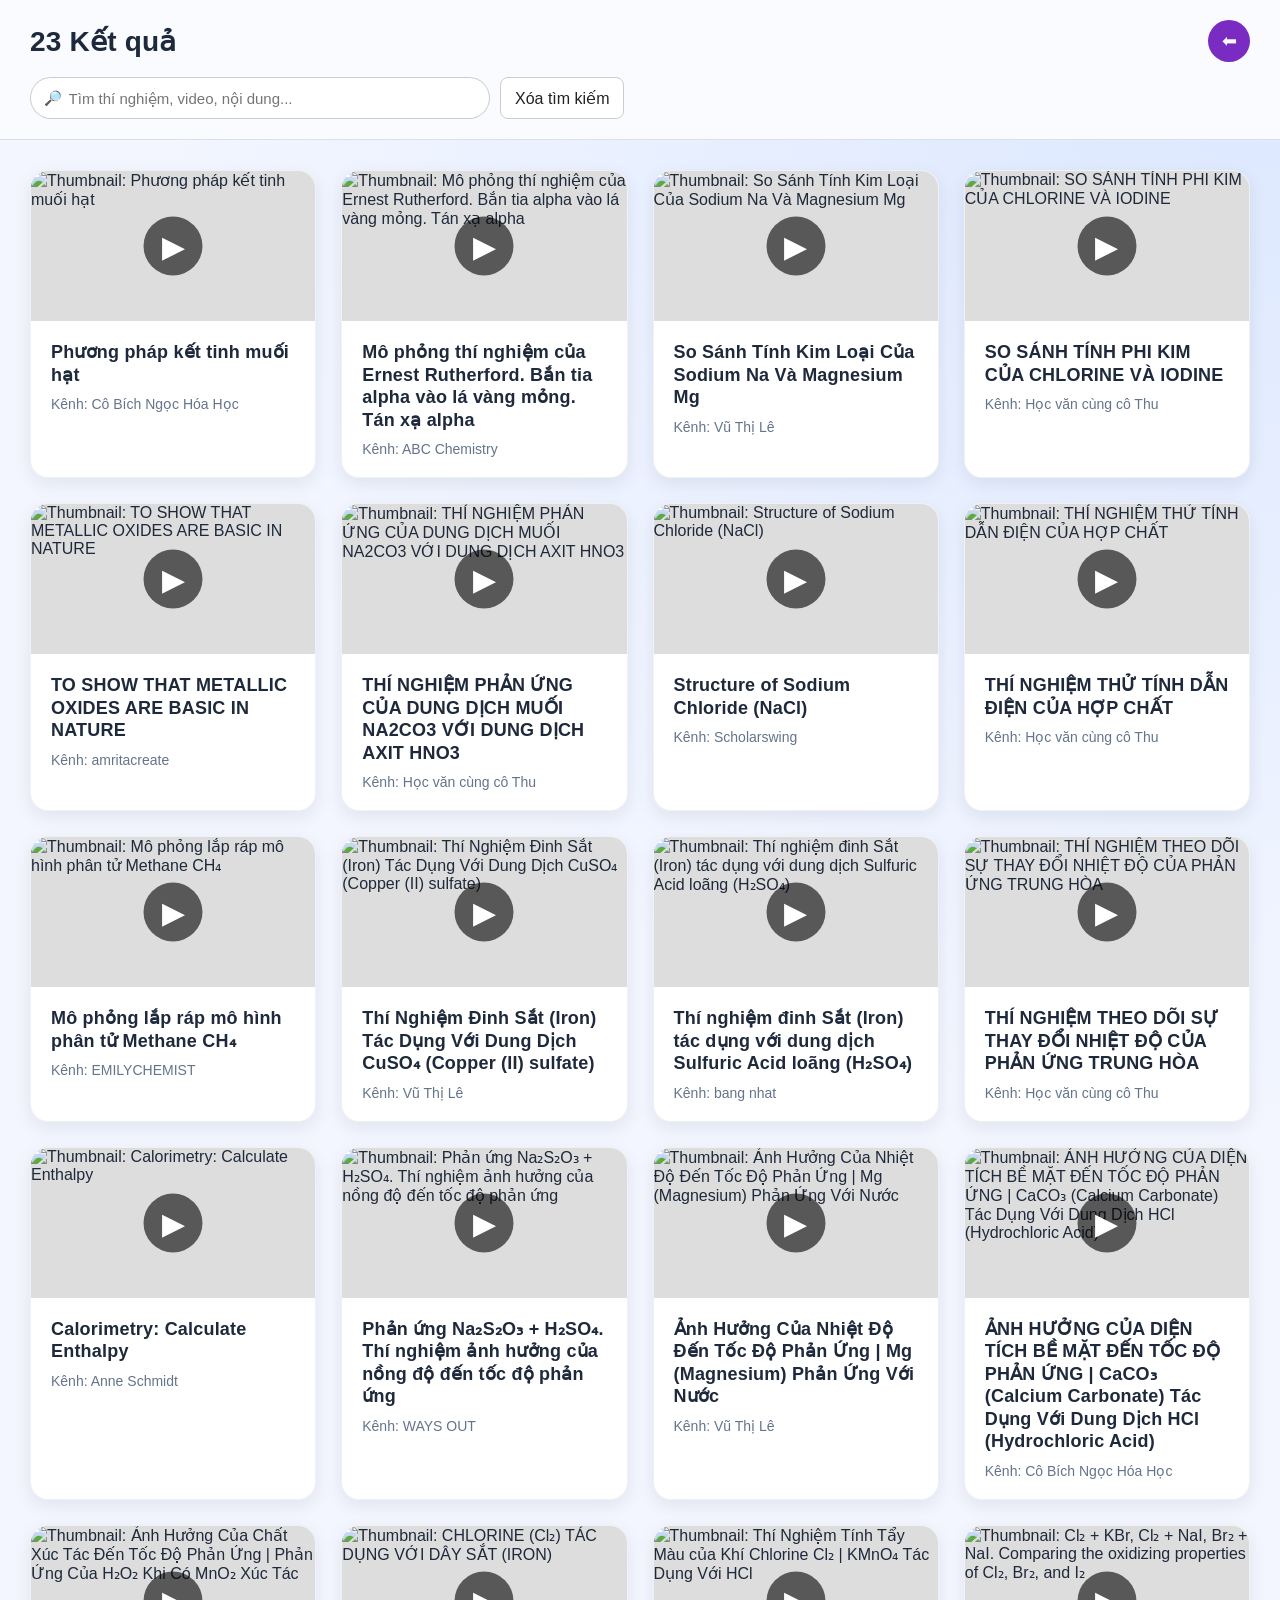
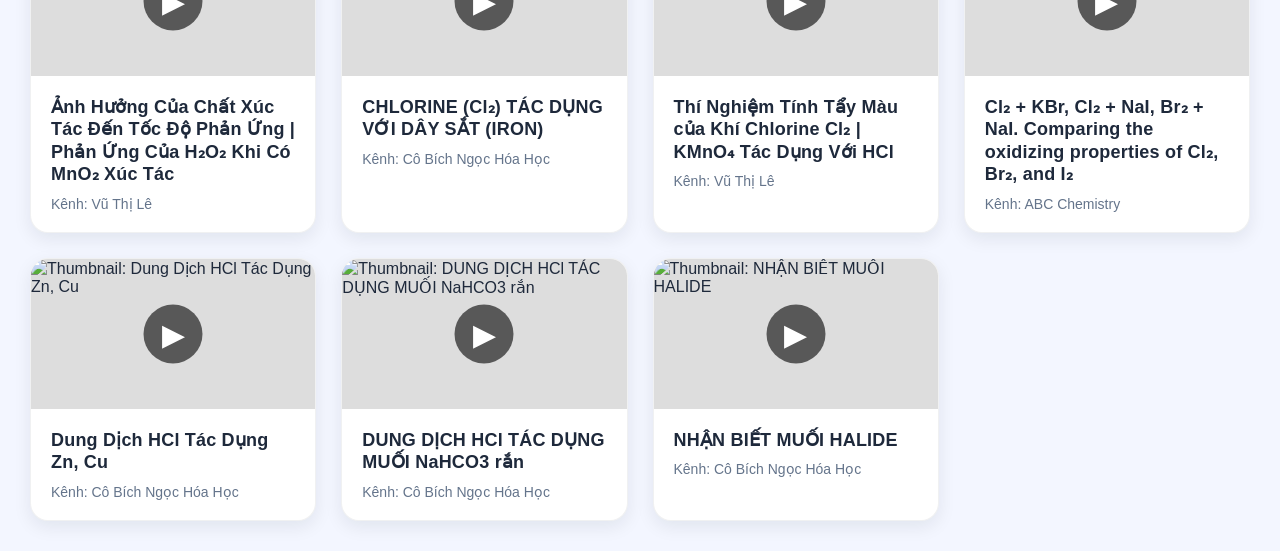
==== commit 9aeeba1c: "feat(search): add unified experiment search and grade filter" ====
--- a/lop10.html
+++ b/lop10.html
@@ -30,21 +30,24 @@
         .channel { color: #666; font-size: 14px; margin: 0; }
     </style>
     <link rel="stylesheet" href="ui-system.css">
+    <link rel="stylesheet" href="search-filter.css">
 </head>
 <body>
 
     <div class="top">
         <div class="top-bar">
-            <h1><span id="resultCount">0</span> Kết quả</h1>
+            <h1><span id="resultCount" aria-live="polite" aria-atomic="true">0</span> Kết quả</h1>
             <a href="index.html" class="back-btn" title="Quay lại">⬅</a>
         </div>
-        <div class="search-box">
+        <div class="search-box search-controls">
+            <label class="visually-hidden" for="searchInput">Tìm theo tiêu đề, kênh YouTube hoặc từ khóa</label>
             <input type="text" id="searchInput" placeholder="🔍 Tìm thí nghiệm, video, nội dung...">
+            <button type="button" id="clearSearchBtn">Xóa tìm kiếm</button>
         </div>
     </div>
 
     <div class="container">
-        <p id="noResultMsg" style="display: none; text-align: center; color: #888; width: 100%;">Không tìm thấy video thí nghiệm nào phù hợp.</p>
+        <p id="noResultMsg" class="search-no-results" role="status" aria-live="polite" hidden>Không tìm thấy video thí nghiệm nào phù hợp.</p>
         
         <div class="grid" id="videoGrid">
             </div>
@@ -52,6 +55,7 @@
     <script type="module">
         import * as repository from "./experiment-repository.js";
         import { renderLoading, renderError } from "./components/ui.js";
+        import { createSearchIndex, filterSearchIndex } from "./search-filter.js";
 
         const LEGACY_BASELINE = [{"youtubeId":"Wuo8SachZYE","titleMarkup":"Phương pháp kết tinh muối hạt","channel":"Kênh: Cô Bích Ngọc Hóa Học"},{"youtubeId":"JSt808aOVRM","titleMarkup":"Mô phỏng thí nghiệm của Ernest Rutherford. Bắn tia alpha vào lá vàng mỏng. Tán xạ alpha","channel":"Kênh: ABC Chemistry"},{"youtubeId":"yvqW3pa8-Jw","titleMarkup":"So Sánh Tính Kim Loại Của Sodium Na Và Magnesium Mg","channel":"Kênh: Vũ Thị Lê"},{"youtubeId":"IsoLGZXwV9A","titleMarkup":"SO SÁNH TÍNH PHI KIM CỦA CHLORINE VÀ IODINE","channel":"Kênh: Học văn cùng cô Thu"},{"youtubeId":"qJH3nfVLypU","titleMarkup":"TO SHOW THAT METALLIC OXIDES ARE BASIC IN NATURE","channel":"Kênh: amritacreate"},{"youtubeId":"P7bI_ZoN9Kw","titleMarkup":"THÍ NGHIỆM PHẢN ỨNG CỦA DUNG DỊCH MUỐI NA2CO3 VỚI DUNG DỊCH AXIT HNO3","channel":"Kênh: Học văn cùng cô Thu"},{"youtubeId":"v8g3CK5kke0","titleMarkup":"Structure of Sodium Chloride (NaCl)","channel":"Kênh: Scholarswing"},{"youtubeId":"cRMZ0HH6R0Q","titleMarkup":"THÍ NGHIỆM THỬ TÍNH DẪN ĐIỆN CỦA HỢP CHẤT","channel":"Kênh: Học văn cùng cô Thu"},{"youtubeId":"mJqObq4xIDs","titleMarkup":"Mô phỏng lắp ráp mô hình phân tử Methane CH<sub>4</sub>","channel":"Kênh: EMILYCHEMIST"},{"youtubeId":"bV9ntYqngfg","titleMarkup":"Thí Nghiệm Đinh Sắt (Iron) Tác Dụng Với Dung Dịch CuSO<sub>4</sub> (Copper (II) sulfate)","channel":"Kênh: Vũ Thị Lê"},{"youtubeId":"RYhLr6ZD3lg","titleMarkup":"Thí nghiệm đinh Sắt (Iron) tác dụng với dung dịch Sulfuric Acid loãng (H₂SO₄) ","channel":"Kênh: bang nhat"},{"youtubeId":"a21Bby96Vgc","titleMarkup":"THÍ NGHIỆM THEO DÕI SỰ THAY ĐỔI NHIỆT ĐỘ CỦA PHẢN ỨNG TRUNG HÒA","channel":"Kênh: Học văn cùng cô Thu"},{"youtubeId":"EWb5q8Bl39A","titleMarkup":" Calorimetry: Calculate Enthalpy","channel":"Kênh: Anne Schmidt"},{"youtubeId":"lQpC_z11_4Y","titleMarkup":" Phản ứng Na<sub>2</sub>S<sub>2</sub>O<sub>3</sub> + H₂SO₄. Thí nghiệm ảnh hưởng của nồng độ đến tốc độ phản ứng","channel":"Kênh: WAYS OUT"},{"youtubeId":"SITu7XjGkAE","titleMarkup":" Ảnh Hưởng Của Nhiệt Độ Đến Tốc Độ Phản Ứng | Mg (Magnesium) Phản Ứng Với Nước","channel":"Kênh: Vũ Thị Lê"},{"youtubeId":"hf9eyJgqilA","titleMarkup":" ẢNH HƯỞNG CỦA DIỆN TÍCH BỀ MẶT ĐẾN TỐC ĐỘ PHẢN ỨNG | CaCO<sub>3</sub> (Calcium Carbonate) Tác Dụng Với Dung Dịch HCl (Hydrochloric Acid)","channel":"Kênh: Cô Bích Ngọc Hóa Học"},{"youtubeId":"LJXTOaeljeI","titleMarkup":" Ảnh Hưởng Của Chất Xúc Tác Đến Tốc Độ Phản Ứng | Phản Ứng Của H<sub>2</sub>O<sub>2</sub> Khi Có MnO<sub>2</sub> Xúc Tác","channel":"Kênh: Vũ Thị Lê"},{"youtubeId":"3xV_mYC5oFQ","titleMarkup":"CHLORINE (Cl<sub>2</sub>) TÁC DỤNG VỚI DÂY SẮT (IRON)","channel":"Kênh: Cô Bích Ngọc Hóa Học"},{"youtubeId":"qpL4KsnbAQ4","titleMarkup":"Thí Nghiệm Tính Tẩy Màu của Khí Chlorine Cl<sub>2</sub> | KMnO<sub>4</sub> Tác Dụng Với HCl","channel":"Kênh: Vũ Thị Lê"},{"youtubeId":"kksVWwZ3Y14","titleMarkup":"Cl<sub>2</sub> + KBr, Cl<sub>2</sub> + NaI, Br<sub>2</sub> + NaI. Comparing the oxidizing properties of Cl<sub>2</sub>, Br<sub>2</sub>, and I<sub>2</sub>","channel":"Kênh: ABC Chemistry"},{"youtubeId":"_XENzHwsaww","titleMarkup":"Dung Dịch HCl Tác Dụng Zn, Cu","channel":"Kênh: Cô Bích Ngọc Hóa Học"},{"youtubeId":"XYXcd3UMNIU","titleMarkup":"DUNG DỊCH HCl TÁC DỤNG MUỐI NaHCO3 rắn","channel":"Kênh: Cô Bích Ngọc Hóa Học"},{"youtubeId":"GDuG2OaW0oM","titleMarkup":"NHẬN BIẾT MUỐI HALIDE","channel":"Kênh: Cô Bích Ngọc Hóa Học"}];
         const grid = document.getElementById("videoGrid");
@@ -124,20 +128,6 @@
             content.append(heading, channel);
             card.append(thumb, content);
             return card;
-        }
-
-        function normalizeVietnameseTones(value) {
-            return value.normalize("NFD")
-                .replace(/[\u0300-\u036f]/g, "")
-                .replace(/đ/g, "d")
-                .replace(/Đ/g, "D")
-                .toLowerCase();
-        }
-
-        function updateCount(cards) {
-            const visibleCount = cards.filter((card) => card.style.display !== "none").length;
-            resultCount.textContent = visibleCount;
-            noResultMsg.style.display = visibleCount === 0 ? "block" : "none";
         }
 
         function checkOrderedParity(occurrences) {
@@ -186,16 +176,20 @@
 
                 const cards = occurrences.map(createLegacyCard);
                 grid.replaceChildren(...cards);
-                updateCount(cards);
+                const searchIndex = createSearchIndex(occurrences, cards);
+                const updateResults = () => {
+                    const count = filterSearchIndex(searchIndex, { query: searchInput.value });
+                    resultCount.textContent = count;
+                    noResultMsg.hidden = count !== 0;
+                };
+                updateResults();
                 reportParity("LOP10 REPOSITORY PARITY PASS: 23/23 vị trí; ID, title, thumbnail, URL, channel, badge và grade khớp baseline.", true);
 
-                searchInput.addEventListener("input", function () {
-                    const keyword = normalizeVietnameseTones(this.value.trim());
-                    cards.forEach((card) => {
-                        const searchableText = normalizeVietnameseTones(card.innerText);
-                        card.style.display = searchableText.includes(keyword) ? "block" : "none";
-                    });
-                    updateCount(cards);
+                searchInput.addEventListener("input", updateResults);
+                document.getElementById("clearSearchBtn").addEventListener("click", () => {
+                    searchInput.value = "";
+                    updateResults();
+                    searchInput.focus();
                 });
             } catch (error) {
                 reportParity(`LOP10 REPOSITORY LOAD FAIL: ${error.message}`, false);
--- a/search-filter.css
+++ b/search-filter.css
@@ -0,0 +1,57 @@
+.search-controls {
+    display: flex;
+    flex-wrap: wrap;
+    align-items: center;
+    gap: 10px;
+}
+
+.search-controls input {
+    box-sizing: border-box;
+    flex: 1 1 260px;
+    min-width: 0;
+}
+
+.search-controls select,
+.search-controls button {
+    box-sizing: border-box;
+    min-height: 42px;
+    border: 1px solid #ccc;
+    border-radius: 8px;
+    padding: 10px 14px;
+    background: #fff;
+    color: #222;
+    font: inherit;
+}
+
+.search-controls select:focus,
+.search-controls button:focus-visible {
+    outline: 2px solid #7a2bc2;
+    outline-offset: 2px;
+}
+
+.search-controls button {
+    cursor: pointer;
+}
+
+.search-controls button:hover {
+    border-color: #7a2bc2;
+}
+
+.visually-hidden {
+    position: absolute;
+    width: 1px;
+    height: 1px;
+    padding: 0;
+    margin: -1px;
+    overflow: hidden;
+    clip: rect(0, 0, 0, 0);
+    white-space: nowrap;
+    border: 0;
+}
+
+.search-no-results {
+    width: 100%;
+    padding: 12px 0;
+    color: #888;
+    text-align: center;
+}
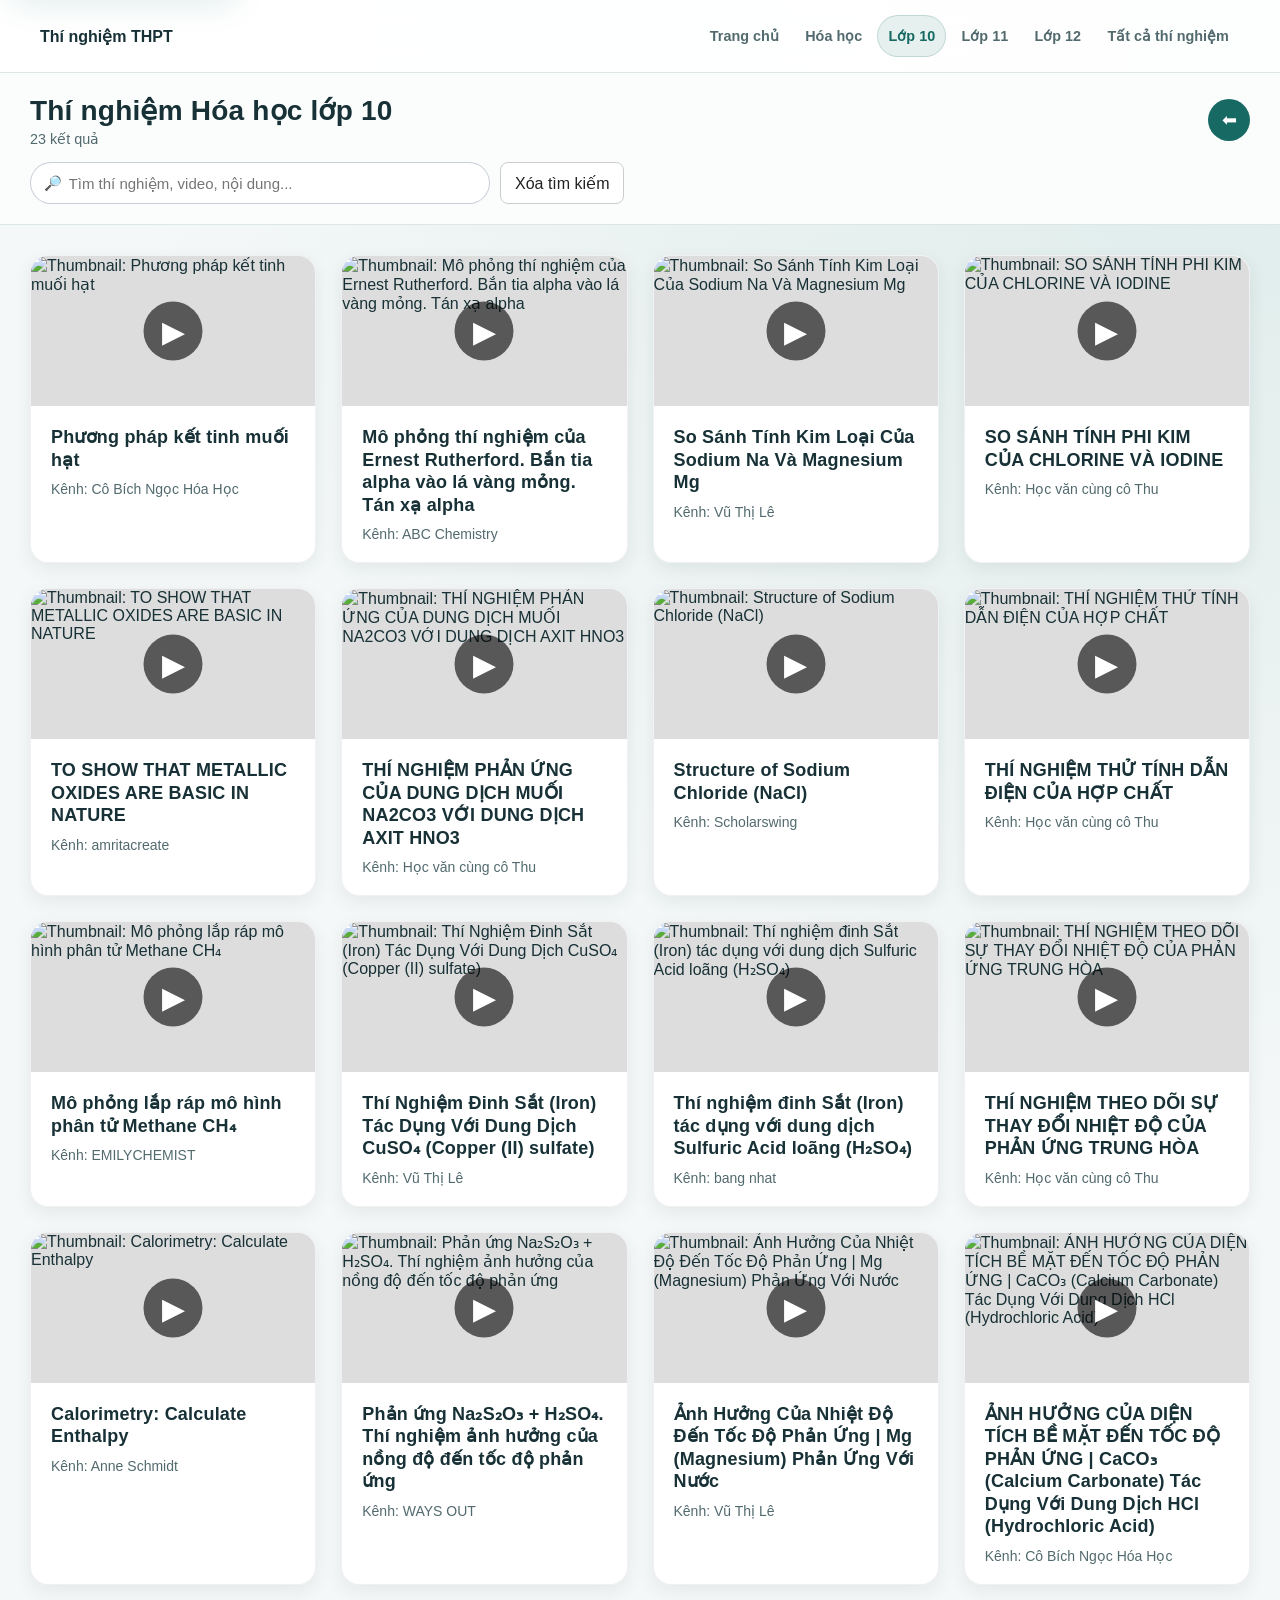
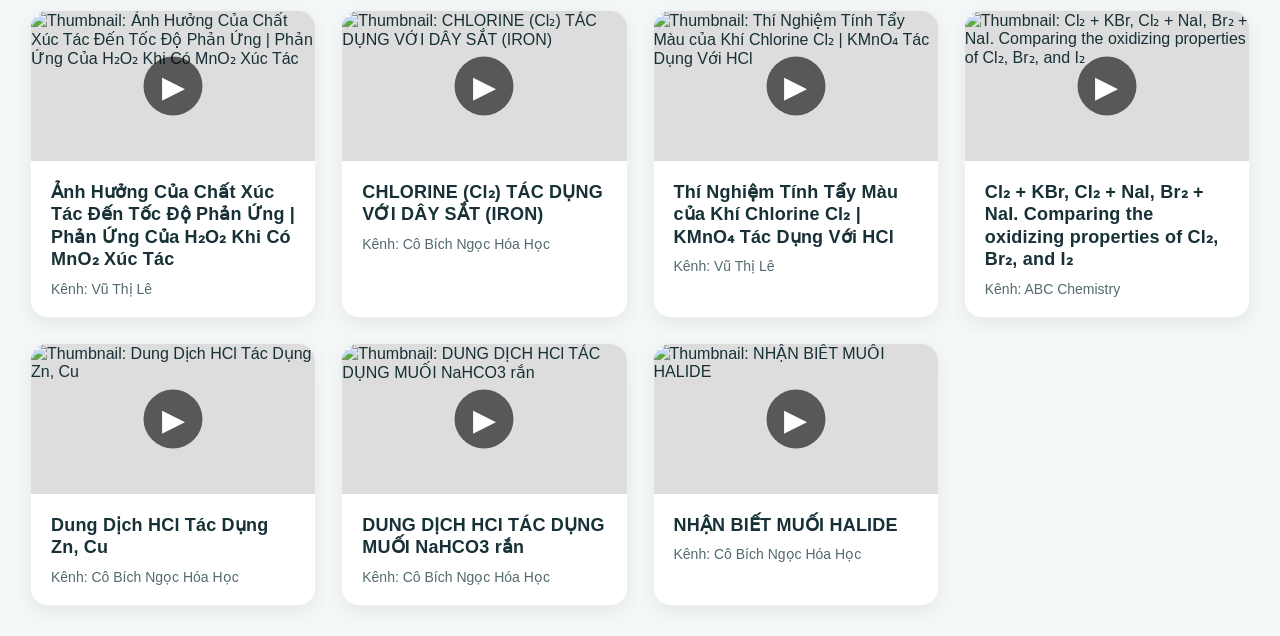
==== commit 89121c02: "feat(ui): unify page identity and shared navigation" ====
--- a/lop10.html
+++ b/lop10.html
@@ -2,7 +2,7 @@
 <html lang="vi">
 <head>
     <meta charset="UTF-8">
-    <title>Tổng hợp thí nghiệm Hóa 10</title>
+    <title>Thí nghiệm Hóa học lớp 10 | Thí nghiệm THPT</title>
     <meta name="viewport" content="width=device-width, initial-scale=1.0">
 
     <style>
@@ -33,11 +33,17 @@
     <link rel="stylesheet" href="search-filter.css">
 </head>
 <body>
-
+    <a class="skip-link" href="#main-content">Bỏ qua đến nội dung chính</a>
+    <div data-site-nav data-current-page="lop10.html"></div>
+
+    <main id="main-content">
     <div class="top">
         <div class="top-bar">
-            <h1><span id="resultCount" aria-live="polite" aria-atomic="true">0</span> Kết quả</h1>
-            <a href="index.html" class="back-btn" title="Quay lại">⬅</a>
+            <div>
+                <h1>Thí nghiệm Hóa học lớp 10</h1>
+                <p class="page-result-count"><span id="resultCount" aria-live="polite" aria-atomic="true">0</span> kết quả</p>
+            </div>
+            <a href="index.html" class="back-btn" aria-label="Về trang chủ" title="Quay lại">⬅</a>
         </div>
         <div class="search-box search-controls">
             <label class="visually-hidden" for="searchInput">Tìm theo tiêu đề, kênh YouTube hoặc từ khóa</label>
@@ -199,6 +205,7 @@
 
         initializePage();
     </script>
+    </main>
     <script src="ui-enhance.js"></script>
 </body>
 </html>
--- a/ui-system.css
+++ b/ui-system.css
@@ -1,16 +1,16 @@
 :root {
-  --ui-bg: #f3f6ff;
+  --ui-bg: #f5f8f8;
   --ui-surface: #ffffff;
-  --ui-surface-soft: #f8fbff;
-  --ui-primary: #1a5dcc;
-  --ui-primary-strong: #154aa4;
-  --ui-secondary: #7c3aed;
-  --ui-text: #1e293b;
-  --ui-muted: #64748b;
-  --ui-border: rgba(15, 23, 42, 0.12);
-  --ui-shadow-sm: 0 6px 18px rgba(15, 23, 42, 0.08);
-  --ui-shadow-md: 0 14px 34px rgba(26, 93, 204, 0.16);
-  --ui-shadow-lg: 0 18px 44px rgba(15, 23, 42, 0.18);
+  --ui-surface-soft: #eef4f3;
+  --ui-primary: #176a63;
+  --ui-primary-strong: #10544f;
+  --ui-secondary: #d79a55;
+  --ui-text: #173136;
+  --ui-muted: #526a6e;
+  --ui-border: #dbe6e5;
+  --ui-shadow-sm: 0 6px 18px rgba(20, 54, 56, 0.08);
+  --ui-shadow-md: 0 14px 34px rgba(23, 106, 99, 0.14);
+  --ui-shadow-lg: 0 18px 44px rgba(20, 54, 56, 0.16);
   --ui-radius-sm: 10px;
   --ui-radius-md: 14px;
   --ui-radius-lg: 18px;
@@ -26,43 +26,53 @@
 body {
   font-family: "Inter", "Segoe UI", Arial, sans-serif;
   color: var(--ui-text);
-  background: radial-gradient(circle at top right, #dbe7ff 0%, var(--ui-bg) 45%), var(--ui-bg);
+  background: radial-gradient(circle at top right, #dcebe9 0%, var(--ui-bg) 45%), var(--ui-bg);
 }
 
 h1, h2, h3 { letter-spacing: .2px; line-height: 1.25; }
 p { color: var(--ui-muted); }
 
+.skip-link {
+  position: fixed;
+  top: .75rem;
+  left: .75rem;
+  z-index: 1000;
+  padding: .65rem .9rem;
+  border-radius: var(--ui-radius-sm);
+  background: var(--ui-surface);
+  color: var(--ui-text);
+  box-shadow: var(--ui-shadow-md);
+  transform: translateY(-160%);
+}
+.skip-link:focus { transform: translateY(0); }
+
 .nav-wrap, .top {
-  background: color-mix(in srgb, white 82%, #dbe7ff 18%) !important;
+  background: color-mix(in srgb, white 88%, #dcebe9 12%) !important;
   backdrop-filter: blur(16px);
   border-bottom: 1px solid var(--ui-border) !important;
 }
 
-.nav-main, .back-btn {
+/* Keep the dropdown navigation used by legacy pages outside Phase 6C intact. */
+.navbar .nav-main, .navbar .back-btn {
   transition: transform var(--ui-speed) ease, box-shadow var(--ui-speed) ease, background var(--ui-speed) ease, color var(--ui-speed) ease;
 }
-
-.nav-main:hover, .nav-main:focus-visible {
+.navbar .nav-main:hover, .navbar .nav-main:focus-visible {
   background: rgba(26, 93, 204, .12) !important;
-  color: var(--ui-primary) !important;
+  color: #1a5dcc !important;
   box-shadow: inset 0 0 0 1px rgba(26, 93, 204, .22);
 }
-
-.nav-main.active-page {
+.navbar .nav-main.active-page {
   color: white !important;
-  background: linear-gradient(135deg, var(--ui-primary), var(--ui-secondary));
+  background: linear-gradient(135deg, #1a5dcc, #7c3aed);
   box-shadow: var(--ui-shadow-sm);
 }
-
-.nav-arrow {
-  border-radius: 999px;
+.navbar .nav-arrow {
   width: 28px;
   height: 28px;
-}
-
-.nav-arrow:hover { background: rgba(26, 93, 204, .1); }
-
-.nav-dropdown {
+  border-radius: 999px;
+}
+.navbar .nav-arrow:hover { background: rgba(26, 93, 204, .1); }
+.navbar .nav-dropdown {
   display: block !important;
   opacity: 0;
   visibility: hidden;
@@ -70,12 +80,115 @@
   transform: translateY(8px) scale(.98);
   transition: opacity var(--ui-speed), transform var(--ui-speed), visibility var(--ui-speed);
 }
-
-.nav-dropdown.open {
+.navbar .nav-dropdown.open {
   opacity: 1;
   visibility: visible;
   pointer-events: auto;
   transform: translateY(0) scale(1);
+}
+
+.ui-site-header {
+  position: sticky;
+  top: 0;
+  z-index: 50;
+  background: color-mix(in srgb, var(--ui-surface) 94%, transparent);
+  border-bottom: 1px solid var(--ui-border);
+  backdrop-filter: blur(14px);
+}
+
+.ui-navbar {
+  width: min(1200px, 94vw);
+  min-height: 72px;
+  margin-inline: auto;
+  display: flex;
+  align-items: center;
+  gap: 1rem;
+}
+
+.ui-navbar .brand {
+  display: inline-flex;
+  align-items: center;
+  gap: .65rem;
+  flex: 0 0 auto;
+  color: var(--ui-text);
+  font-weight: 750;
+  text-decoration: none;
+}
+
+.ui-navbar-links {
+  display: flex;
+  flex-wrap: wrap;
+  align-items: center;
+  gap: .25rem;
+  margin-left: auto;
+}
+
+.ui-navbar .nav-main, .back-btn {
+  transition: transform var(--ui-speed) ease, box-shadow var(--ui-speed) ease, background var(--ui-speed) ease, color var(--ui-speed) ease;
+}
+
+.ui-navbar .nav-main {
+  display: inline-flex;
+  align-items: center;
+  min-height: 42px;
+  padding: .5rem .7rem;
+  box-sizing: border-box;
+  border-radius: 999px;
+  color: var(--ui-muted);
+  font-size: .9rem;
+  font-weight: 650;
+  text-decoration: none;
+}
+
+.ui-navbar .nav-main:hover,
+.ui-navbar .nav-main:focus-visible,
+.ui-navbar .nav-main.active-page {
+  background: rgba(23, 106, 99, .1) !important;
+  color: var(--ui-primary) !important;
+  box-shadow: inset 0 0 0 1px rgba(23, 106, 99, .18);
+}
+
+.ui-navbar a[aria-current="page"] {
+  font-weight: 760;
+}
+
+.back-btn {
+  background: var(--ui-primary) !important;
+  color: #fff !important;
+  text-decoration: none;
+}
+.back-btn:hover,
+.back-btn:focus-visible {
+  background: var(--ui-primary-strong) !important;
+  color: #fff !important;
+}
+.back-btn:focus-visible {
+  outline: 3px solid var(--ui-primary-strong);
+  outline-offset: 3px;
+}
+
+.page-result-count {
+  margin: .2rem 0 0;
+  color: var(--ui-muted);
+  font-size: .9rem;
+}
+
+.site-menu-toggle {
+  display: none;
+  width: 42px;
+  height: 42px;
+  margin-left: auto;
+  border: 1px solid var(--ui-border);
+  border-radius: 12px;
+  background: var(--ui-surface);
+  color: var(--ui-text);
+  cursor: pointer;
+}
+
+.ui-navbar a:focus-visible,
+.ui-navbar button:focus-visible {
+  outline: 3px solid var(--ui-primary-strong);
+  outline-offset: 3px;
 }
 
 .nav-search input,
@@ -90,7 +203,7 @@
 .nav-search input:focus,
 .search-box input:focus {
   border-color: var(--ui-primary) !important;
-  box-shadow: 0 0 0 4px rgba(26, 93, 204, 0.15) !important;
+  box-shadow: 0 0 0 4px rgba(23, 106, 99, 0.15) !important;
 }
 
 .ui-search-wrap { position: relative; display: inline-block; width: min(460px, 100%); }
@@ -117,7 +230,7 @@
 .card:focus-visible {
   transform: translateY(-8px) scale(1.01) !important;
   box-shadow: var(--ui-shadow-lg) !important;
-  border-color: rgba(26, 93, 204, 0.24) !important;
+  border-color: rgba(23, 106, 99, 0.24) !important;
 }
 
 .card .card-content { padding: var(--ui-space-5) !important; }
@@ -125,7 +238,7 @@
 .play-btn {
   transition: transform var(--ui-speed), background var(--ui-speed), box-shadow var(--ui-speed);
 }
-.play-btn:hover { transform: translate(-50%, -50%) scale(1.08); background: rgba(26, 93, 204, .86) !important; }
+.play-btn:hover { transform: translate(-50%, -50%) scale(1.08); background: rgba(23, 106, 99, .86) !important; }
 
 button, .clear-search, .back-btn {
   transition: transform .16s ease, filter var(--ui-speed) ease;
@@ -140,6 +253,22 @@
   .container { padding: 1rem !important; }
   .grid { gap: 1rem !important; grid-template-columns: 1fr !important; }
   .top-bar h1 { font-size: 1.5rem !important; }
+}
+
+@media (max-width: 1100px) {
+  .ui-navbar { min-height: 68px; flex-wrap: wrap; padding-block: .6rem; }
+  .site-menu-toggle { display: grid; place-items: center; }
+  .ui-navbar-links {
+    display: none;
+    width: 100%;
+    margin: 0;
+    align-items: stretch;
+    flex-direction: column;
+    gap: .2rem;
+    padding: .4rem 0 .2rem;
+  }
+  .ui-navbar[data-mobile-open="true"] .ui-navbar-links { display: flex; }
+  .ui-navbar-links > .nav-main { width: 100%; justify-content: flex-start; }
 }
 
 body.dark,
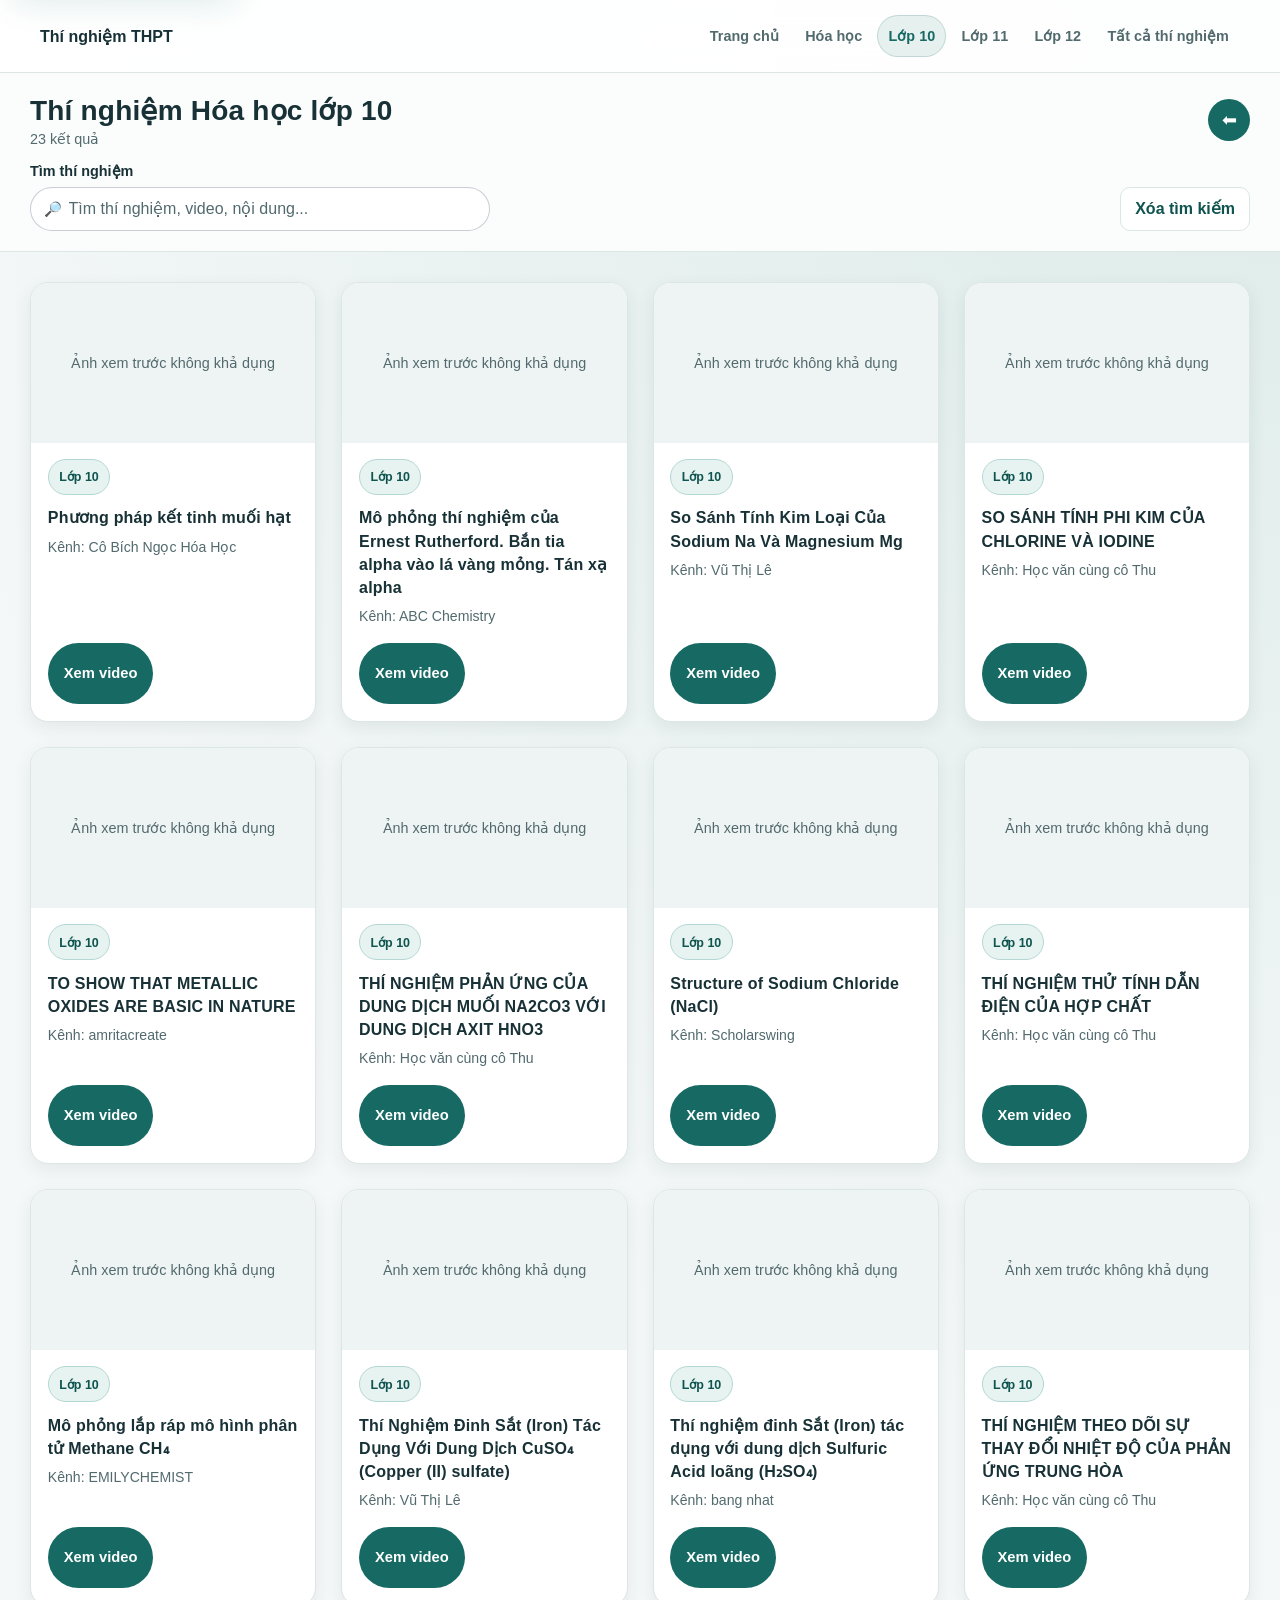
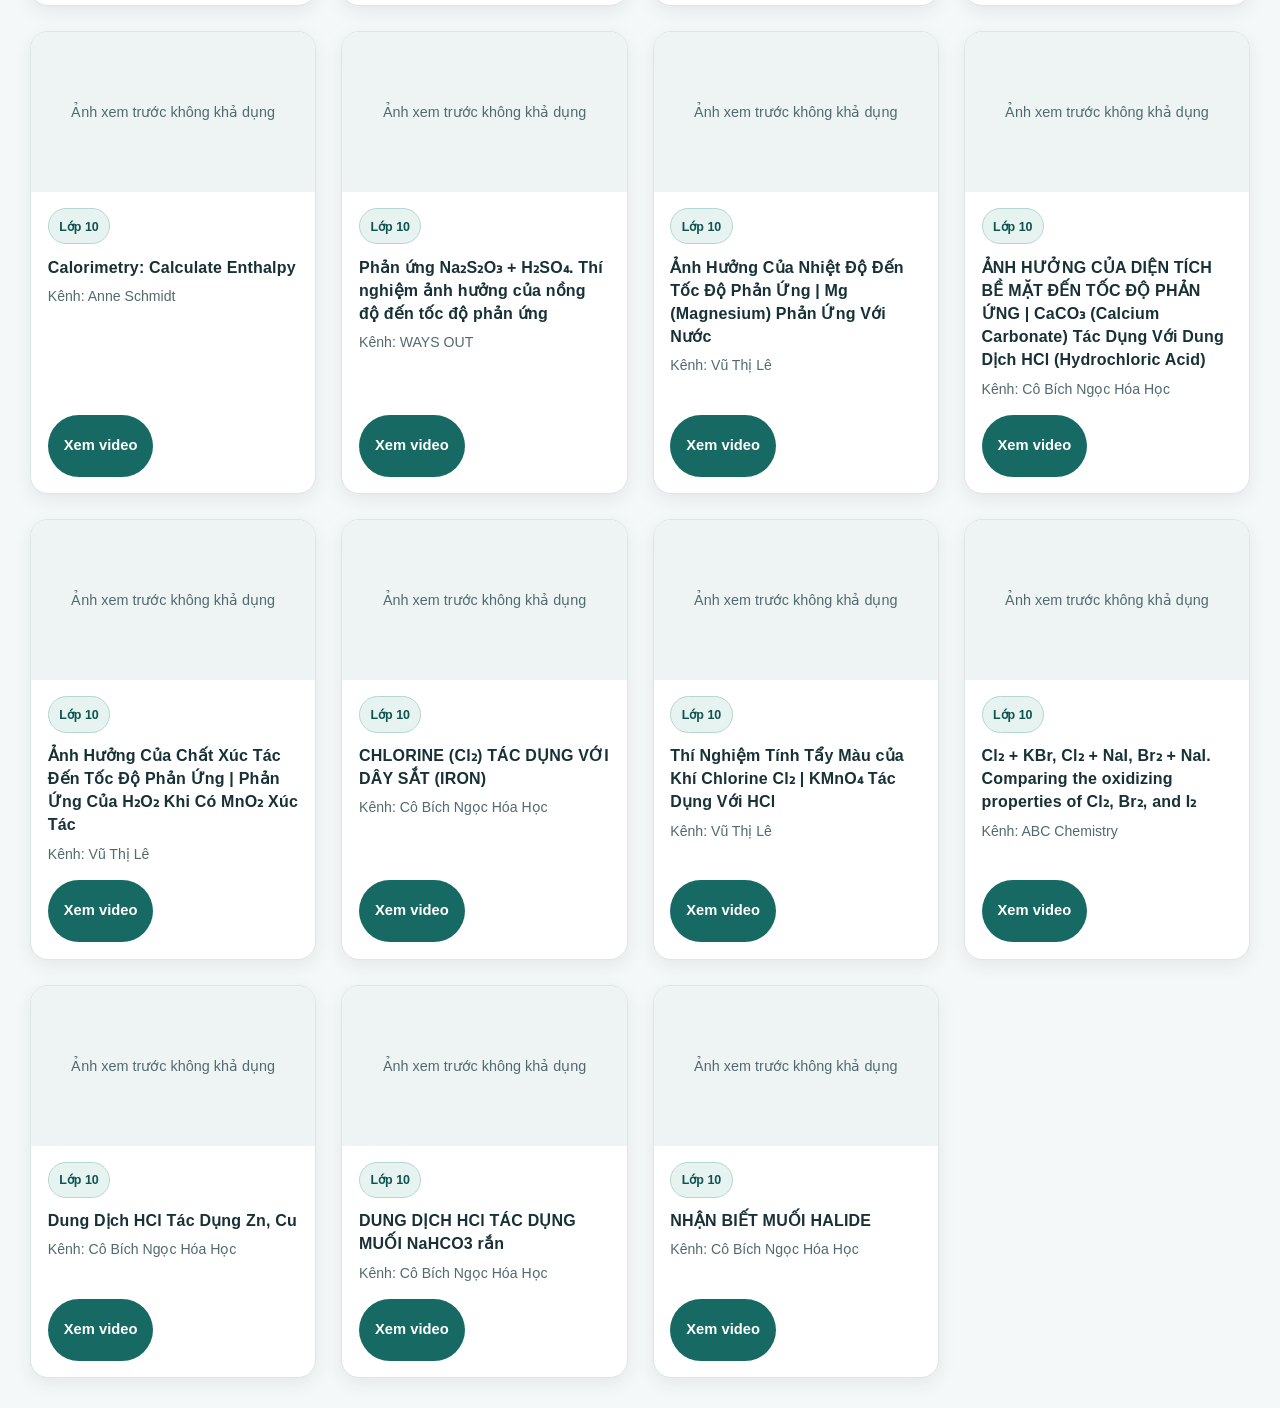
==== commit c23312b2: "feat(ui): improve experiment cards and discovery" ====
--- a/lop10.html
+++ b/lop10.html
@@ -41,26 +41,26 @@
         <div class="top-bar">
             <div>
                 <h1>Thí nghiệm Hóa học lớp 10</h1>
-                <p class="page-result-count"><span id="resultCount" aria-live="polite" aria-atomic="true">0</span> kết quả</p>
+                <p class="page-result-count"><span id="resultCount" aria-live="off">0</span> kết quả</p>
+                <span id="resultAnnouncement" class="visually-hidden" role="status" aria-live="polite" aria-atomic="true"></span>
             </div>
             <a href="index.html" class="back-btn" aria-label="Về trang chủ" title="Quay lại">⬅</a>
         </div>
         <div class="search-box search-controls">
-            <label class="visually-hidden" for="searchInput">Tìm theo tiêu đề, kênh YouTube hoặc từ khóa</label>
-            <input type="text" id="searchInput" placeholder="🔍 Tìm thí nghiệm, video, nội dung...">
+            <div class="search-control-field"><label for="searchInput">Tìm thí nghiệm</label><input type="text" id="searchInput" placeholder="🔍 Tìm thí nghiệm, video, nội dung..." autocomplete="off"></div>
             <button type="button" id="clearSearchBtn">Xóa tìm kiếm</button>
         </div>
     </div>
 
     <div class="container">
-        <p id="noResultMsg" class="search-no-results" role="status" aria-live="polite" hidden>Không tìm thấy video thí nghiệm nào phù hợp.</p>
+        <p id="noResultMsg" class="search-no-results" hidden>Không tìm thấy thí nghiệm phù hợp. Thử từ khóa khác hoặc thay đổi bộ lọc.</p>
         
-        <div class="grid" id="videoGrid">
+        <div class="grid phase6d-card-grid" id="videoGrid" aria-busy="true">
             </div>
 
     <script type="module">
         import * as repository from "./experiment-repository.js";
-        import { renderLoading, renderError } from "./components/ui.js";
+        import { createExperimentCard, createDebouncedStatusAnnouncer, renderLoading, renderError } from "./components/ui.js";
         import { createSearchIndex, filterSearchIndex } from "./search-filter.js";
 
         const LEGACY_BASELINE = [{"youtubeId":"Wuo8SachZYE","titleMarkup":"Phương pháp kết tinh muối hạt","channel":"Kênh: Cô Bích Ngọc Hóa Học"},{"youtubeId":"JSt808aOVRM","titleMarkup":"Mô phỏng thí nghiệm của Ernest Rutherford. Bắn tia alpha vào lá vàng mỏng. Tán xạ alpha","channel":"Kênh: ABC Chemistry"},{"youtubeId":"yvqW3pa8-Jw","titleMarkup":"So Sánh Tính Kim Loại Của Sodium Na Và Magnesium Mg","channel":"Kênh: Vũ Thị Lê"},{"youtubeId":"IsoLGZXwV9A","titleMarkup":"SO SÁNH TÍNH PHI KIM CỦA CHLORINE VÀ IODINE","channel":"Kênh: Học văn cùng cô Thu"},{"youtubeId":"qJH3nfVLypU","titleMarkup":"TO SHOW THAT METALLIC OXIDES ARE BASIC IN NATURE","channel":"Kênh: amritacreate"},{"youtubeId":"P7bI_ZoN9Kw","titleMarkup":"THÍ NGHIỆM PHẢN ỨNG CỦA DUNG DỊCH MUỐI NA2CO3 VỚI DUNG DỊCH AXIT HNO3","channel":"Kênh: Học văn cùng cô Thu"},{"youtubeId":"v8g3CK5kke0","titleMarkup":"Structure of Sodium Chloride (NaCl)","channel":"Kênh: Scholarswing"},{"youtubeId":"cRMZ0HH6R0Q","titleMarkup":"THÍ NGHIỆM THỬ TÍNH DẪN ĐIỆN CỦA HỢP CHẤT","channel":"Kênh: Học văn cùng cô Thu"},{"youtubeId":"mJqObq4xIDs","titleMarkup":"Mô phỏng lắp ráp mô hình phân tử Methane CH<sub>4</sub>","channel":"Kênh: EMILYCHEMIST"},{"youtubeId":"bV9ntYqngfg","titleMarkup":"Thí Nghiệm Đinh Sắt (Iron) Tác Dụng Với Dung Dịch CuSO<sub>4</sub> (Copper (II) sulfate)","channel":"Kênh: Vũ Thị Lê"},{"youtubeId":"RYhLr6ZD3lg","titleMarkup":"Thí nghiệm đinh Sắt (Iron) tác dụng với dung dịch Sulfuric Acid loãng (H₂SO₄) ","channel":"Kênh: bang nhat"},{"youtubeId":"a21Bby96Vgc","titleMarkup":"THÍ NGHIỆM THEO DÕI SỰ THAY ĐỔI NHIỆT ĐỘ CỦA PHẢN ỨNG TRUNG HÒA","channel":"Kênh: Học văn cùng cô Thu"},{"youtubeId":"EWb5q8Bl39A","titleMarkup":" Calorimetry: Calculate Enthalpy","channel":"Kênh: Anne Schmidt"},{"youtubeId":"lQpC_z11_4Y","titleMarkup":" Phản ứng Na<sub>2</sub>S<sub>2</sub>O<sub>3</sub> + H₂SO₄. Thí nghiệm ảnh hưởng của nồng độ đến tốc độ phản ứng","channel":"Kênh: WAYS OUT"},{"youtubeId":"SITu7XjGkAE","titleMarkup":" Ảnh Hưởng Của Nhiệt Độ Đến Tốc Độ Phản Ứng | Mg (Magnesium) Phản Ứng Với Nước","channel":"Kênh: Vũ Thị Lê"},{"youtubeId":"hf9eyJgqilA","titleMarkup":" ẢNH HƯỞNG CỦA DIỆN TÍCH BỀ MẶT ĐẾN TỐC ĐỘ PHẢN ỨNG | CaCO<sub>3</sub> (Calcium Carbonate) Tác Dụng Với Dung Dịch HCl (Hydrochloric Acid)","channel":"Kênh: Cô Bích Ngọc Hóa Học"},{"youtubeId":"LJXTOaeljeI","titleMarkup":" Ảnh Hưởng Của Chất Xúc Tác Đến Tốc Độ Phản Ứng | Phản Ứng Của H<sub>2</sub>O<sub>2</sub> Khi Có MnO<sub>2</sub> Xúc Tác","channel":"Kênh: Vũ Thị Lê"},{"youtubeId":"3xV_mYC5oFQ","titleMarkup":"CHLORINE (Cl<sub>2</sub>) TÁC DỤNG VỚI DÂY SẮT (IRON)","channel":"Kênh: Cô Bích Ngọc Hóa Học"},{"youtubeId":"qpL4KsnbAQ4","titleMarkup":"Thí Nghiệm Tính Tẩy Màu của Khí Chlorine Cl<sub>2</sub> | KMnO<sub>4</sub> Tác Dụng Với HCl","channel":"Kênh: Vũ Thị Lê"},{"youtubeId":"kksVWwZ3Y14","titleMarkup":"Cl<sub>2</sub> + KBr, Cl<sub>2</sub> + NaI, Br<sub>2</sub> + NaI. Comparing the oxidizing properties of Cl<sub>2</sub>, Br<sub>2</sub>, and I<sub>2</sub>","channel":"Kênh: ABC Chemistry"},{"youtubeId":"_XENzHwsaww","titleMarkup":"Dung Dịch HCl Tác Dụng Zn, Cu","channel":"Kênh: Cô Bích Ngọc Hóa Học"},{"youtubeId":"XYXcd3UMNIU","titleMarkup":"DUNG DỊCH HCl TÁC DỤNG MUỐI NaHCO3 rắn","channel":"Kênh: Cô Bích Ngọc Hóa Học"},{"youtubeId":"GDuG2OaW0oM","titleMarkup":"NHẬN BIẾT MUỐI HALIDE","channel":"Kênh: Cô Bích Ngọc Hóa Học"}];
@@ -68,6 +68,7 @@
         const searchInput = document.getElementById("searchInput");
         const resultCount = document.getElementById("resultCount");
         const noResultMsg = document.getElementById("noResultMsg");
+        const announceResults = createDebouncedStatusAnnouncer(document.getElementById("resultAnnouncement"));
         const isRepositoryCheck = new URLSearchParams(window.location.search).has("repository-check");
 
         function normalizeText(value) {
@@ -96,44 +97,6 @@
                 document.querySelector(".top").append(status);
             }
             status.textContent = message;
-        }
-
-        function createLegacyCard(item) {
-            const experiment = item.experiment;
-            const card = document.createElement("div");
-            card.className = "card video-card";
-            card.dataset.experimentId = experiment.id;
-            card.dataset.youtubeId = item.video.youtubeId;
-            card.dataset.grade = String(experiment.grade);
-            card.dataset.badge = item.badge;
-
-            const thumb = document.createElement("div");
-            thumb.className = "thumb";
-            const image = document.createElement("img");
-            image.src = item.thumbnail;
-            image.alt = `Thumbnail: ${item.title}`;
-            image.loading = "lazy";
-            image.decoding = "async";
-
-            const play = document.createElement("a");
-            play.className = "play-btn";
-            play.href = item.ytLink;
-            play.target = "_blank";
-            play.rel = "noopener noreferrer";
-            play.setAttribute("aria-label", `Mở video: ${item.title}`);
-            play.textContent = "▶";
-            thumb.append(image, play);
-
-            const content = document.createElement("div");
-            content.className = "card-content";
-            const heading = document.createElement("h3");
-            heading.textContent = item.title;
-            const channel = document.createElement("p");
-            channel.className = "channel";
-            channel.textContent = item.video.channel;
-            content.append(heading, channel);
-            card.append(thumb, content);
-            return card;
         }
 
         function checkOrderedParity(occurrences) {
@@ -168,7 +131,14 @@
             return errors;
         }
 
+        function showGridError(message) {
+            grid.replaceChildren();
+            grid.setAttribute("aria-busy", "false");
+            renderError(grid, message);
+        }
+
         async function initializePage() {
+            grid.setAttribute("aria-busy", "true");
             renderLoading(grid, "Đang tải danh sách thí nghiệm…");
             try {
                 await repository.load();
@@ -176,17 +146,19 @@
                 const errors = checkOrderedParity(occurrences);
                 if (errors.length) {
                     reportParity(`LOP10 REPOSITORY PARITY FAIL: ${errors.join("; ")}`, false);
-                    renderError(grid, "Không thể xác minh dữ liệu Lớp 10. Vui lòng tải lại trang.");
+                    showGridError("Không thể xác minh dữ liệu Lớp 10. Vui lòng tải lại trang.");
                     return;
                 }
 
-                const cards = occurrences.map(createLegacyCard);
+                const cards = occurrences.map((item, index) => createExperimentCard(item, { showChannel: true, occurrenceIndex: index + 1 }));
                 grid.replaceChildren(...cards);
+                grid.setAttribute("aria-busy", "false");
                 const searchIndex = createSearchIndex(occurrences, cards);
                 const updateResults = () => {
                     const count = filterSearchIndex(searchIndex, { query: searchInput.value });
                     resultCount.textContent = count;
                     noResultMsg.hidden = count !== 0;
+                    announceResults(count === 0 ? "Không tìm thấy thí nghiệm phù hợp." : `Có ${count} thí nghiệm phù hợp.`);
                 };
                 updateResults();
                 reportParity("LOP10 REPOSITORY PARITY PASS: 23/23 vị trí; ID, title, thumbnail, URL, channel, badge và grade khớp baseline.", true);
@@ -199,7 +171,7 @@
                 });
             } catch (error) {
                 reportParity(`LOP10 REPOSITORY LOAD FAIL: ${error.message}`, false);
-                renderError(grid, "Không thể tải danh sách thí nghiệm. Vui lòng thử lại sau.");
+                showGridError("Không thể tải danh sách thí nghiệm. Vui lòng thử lại sau.");
             }
         }
 
--- a/ui-system.css
+++ b/ui-system.css
@@ -235,6 +235,134 @@
 
 .card .card-content { padding: var(--ui-space-5) !important; }
 .channel { color: var(--ui-muted) !important; }
+
+/* Phase 6D cards are scoped to the four experiment discovery pages. */
+.phase6d-card-grid { align-items: stretch; }
+.phase6d-card-grid > .ui-experiment-card {
+  display: flex;
+  min-width: 0;
+  flex-direction: column;
+  overflow: hidden;
+  margin: 0;
+  border: 1px solid var(--ui-border);
+  border-radius: var(--ui-radius-lg);
+  background: var(--ui-surface);
+  color: var(--ui-text);
+  box-shadow: var(--ui-shadow-sm);
+  transition: transform var(--ui-speed), box-shadow var(--ui-speed), border-color var(--ui-speed);
+}
+.phase6d-card-grid > .ui-experiment-card[hidden] { display: none !important; }
+.phase6d-card-grid > .ui-experiment-card:hover,
+.phase6d-card-grid > .ui-experiment-card:focus-within {
+  transform: translateY(-3px);
+  border-color: rgba(23, 106, 99, .34);
+  box-shadow: var(--ui-shadow-md);
+}
+.phase6d-card-grid .ui-experiment-card-media {
+  position: relative;
+  display: grid;
+  width: 100%;
+  aspect-ratio: 16 / 9;
+  place-items: center;
+  overflow: hidden;
+  background: var(--ui-surface-soft);
+  color: var(--ui-muted);
+  text-decoration: none;
+}
+.phase6d-card-grid .ui-experiment-card-media img {
+  display: block;
+  width: 100%;
+  height: 100%;
+  object-fit: cover;
+}
+.phase6d-card-grid .ui-experiment-card-image-fallback {
+  padding: 1rem;
+  color: var(--ui-muted);
+  font-size: .9rem;
+  text-align: center;
+}
+.phase6d-card-grid .ui-experiment-card-content {
+  display: flex;
+  min-width: 0;
+  flex: 1;
+  flex-direction: column;
+  align-items: flex-start;
+  padding: 1rem 1.05rem 1.05rem;
+}
+.phase6d-card-grid .ui-experiment-card-badge {
+  display: inline-flex;
+  min-height: 28px;
+  align-items: center;
+  padding: .2rem .65rem;
+  border: 1px solid transparent;
+  border-radius: 999px;
+  font-size: .78rem;
+  font-weight: 700;
+}
+.phase6d-card-grid .ui-experiment-card-badge[data-grade="10"] {
+  border-color: #b5d7d3;
+  background: #e6f3f1;
+  color: #10544f;
+}
+.phase6d-card-grid .ui-experiment-card-badge[data-grade="11"] {
+  border-color: #c8d7ef;
+  background: #edf2fb;
+  color: #234e8a;
+}
+.phase6d-card-grid .ui-experiment-card-badge[data-grade="12"] {
+  border-color: #ead4b6;
+  background: #f8f0e6;
+  color: #704617;
+}
+.phase6d-card-grid .ui-experiment-card-title {
+  margin: .7rem 0 .45rem;
+  color: var(--ui-text);
+  font-size: 1rem;
+  line-height: 1.45;
+  overflow-wrap: anywhere;
+}
+.phase6d-card-grid .ui-experiment-card-channel {
+  margin: 0 0 1rem;
+  color: var(--ui-muted);
+  font-size: .88rem;
+  line-height: 1.45;
+  overflow-wrap: anywhere;
+}
+.phase6d-card-grid .ui-experiment-card-action {
+  display: inline-flex;
+  min-height: 44px;
+  align-items: center;
+  justify-content: center;
+  margin-top: auto;
+  padding: .55rem 1rem;
+  border-radius: 999px;
+  background: var(--ui-primary);
+  color: #fff;
+  font-size: .92rem;
+  font-weight: 700;
+  line-height: 1.2;
+  text-decoration: none;
+}
+.phase6d-card-grid .ui-experiment-card-action:hover {
+  background: var(--ui-primary-strong);
+  color: #fff;
+}
+.phase6d-card-grid .ui-experiment-card-media:focus-visible,
+.phase6d-card-grid .ui-experiment-card-action:focus-visible {
+  outline: 3px solid var(--ui-primary-strong);
+  outline-offset: 3px;
+}
+.phase6d-card-grid > .ui-state {
+  grid-column: 1 / -1;
+  width: 100%;
+  box-sizing: border-box;
+  border-color: var(--ui-border);
+  border-radius: var(--ui-radius-md);
+  background: var(--ui-surface);
+  color: var(--ui-muted);
+}
+.phase6d-card-grid > .ui-state-error { color: #8a2020; }
+
 .play-btn {
   transition: transform var(--ui-speed), background var(--ui-speed), box-shadow var(--ui-speed);
 }
@@ -304,4 +432,9 @@
   .back-btn:active {
     transform: none !important;
   }
-}
+
+  .phase6d-card-grid > .ui-experiment-card:hover,
+  .phase6d-card-grid > .ui-experiment-card:focus-within {
+    transform: none;
+  }
+}
--- a/search-filter.css
+++ b/search-filter.css
@@ -1,40 +1,69 @@
 .search-controls {
     display: flex;
     flex-wrap: wrap;
-    align-items: center;
-    gap: 10px;
+    align-items: end;
+    gap: 12px;
+}
+
+.search-control-field {
+    display: flex;
+    flex: 1 1 260px;
+    flex-direction: column;
+    gap: 6px;
+    min-width: 0;
+}
+
+.search-control-field label {
+    color: var(--ui-text, #173136);
+    font-size: .9rem;
+    font-weight: 650;
+    line-height: 1.3;
+}
+
+.search-controls input,
+.search-controls select,
+.search-controls button {
+    box-sizing: border-box;
+    min-height: 44px;
+    border: 1px solid var(--ui-border, #dbe6e5);
+    border-radius: 10px;
+    padding: 10px 14px;
+    background: var(--ui-surface, #fff);
+    color: var(--ui-text, #173136);
+    font: inherit;
 }
 
 .search-controls input {
-    box-sizing: border-box;
-    flex: 1 1 260px;
-    min-width: 0;
+    width: 100%;
 }
 
-.search-controls select,
-.search-controls button {
-    box-sizing: border-box;
-    min-height: 42px;
-    border: 1px solid #ccc;
-    border-radius: 8px;
-    padding: 10px 14px;
-    background: #fff;
-    color: #222;
-    font: inherit;
-}
-
-.search-controls select:focus,
-.search-controls button:focus-visible {
-    outline: 2px solid #7a2bc2;
-    outline-offset: 2px;
+.search-controls input::placeholder {
+    color: var(--ui-muted, #526a6e);
+    opacity: 1;
 }
 
 .search-controls button {
+    flex: 0 0 auto;
+    color: var(--ui-primary-strong, #10544f);
+    font-weight: 650;
     cursor: pointer;
 }
 
 .search-controls button:hover {
-    border-color: #7a2bc2;
+    border-color: var(--ui-primary, #176a63);
+    background: var(--ui-surface-soft, #eef4f3);
+}
+
+.search-controls input:focus,
+.search-controls select:focus {
+    border-color: var(--ui-primary, #176a63);
+}
+
+.search-controls input:focus-visible,
+.search-controls select:focus-visible,
+.search-controls button:focus-visible {
+    outline: 3px solid var(--ui-primary-strong, #10544f);
+    outline-offset: 2px;
 }
 
 .visually-hidden {
@@ -52,6 +81,18 @@
 .search-no-results {
     width: 100%;
     padding: 12px 0;
-    color: #888;
+    color: var(--ui-muted, #526a6e);
     text-align: center;
 }
+
+@media (max-width: 480px) {
+    .search-controls {
+        align-items: stretch;
+    }
+
+    .search-control-field,
+    .search-controls > button {
+        flex: 1 1 100%;
+        width: 100%;
+    }
+}
